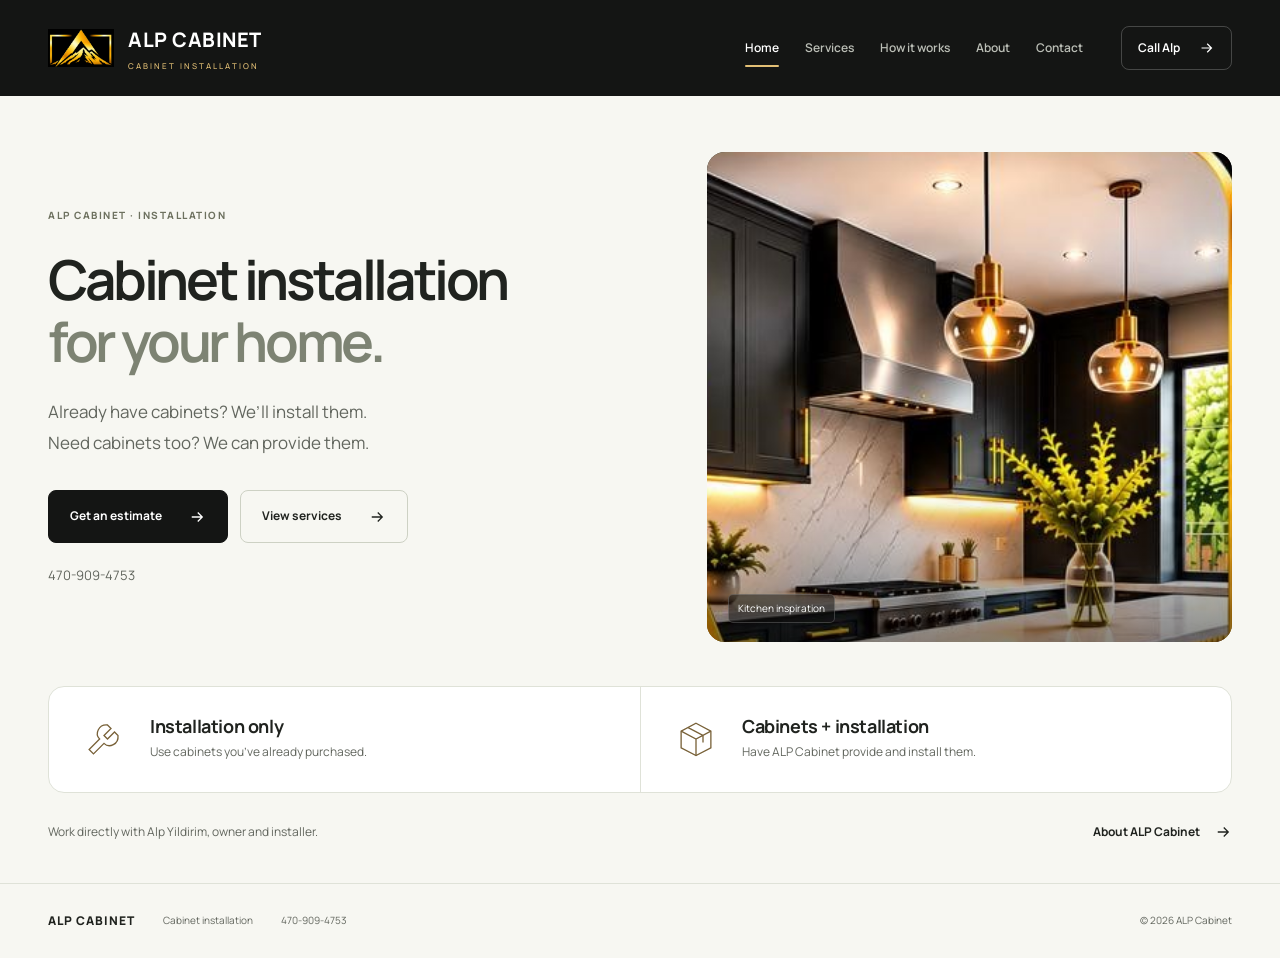
==== index.html @ 281e689d "Redesign ALP Cabinet with clean separate pages and installation-focused copy" ====
<!doctype html>
<html lang="en">
<head>
<meta charset="utf-8">
<meta name="viewport" content="width=device-width, initial-scale=1">
<title>Cabinet Installation | ALP Cabinet</title>
<meta name="description" content="Cabinet installation by ALP Cabinet. Use your own cabinets or have ALP Cabinet provide them. Contact Alp Yildirim to discuss your project.">
<meta name="theme-color" content="#141514">
<meta property="og:title" content="Cabinet Installation | ALP Cabinet">
<meta property="og:description" content="Cabinet installation by ALP Cabinet. Use your own cabinets or have ALP Cabinet provide them. Contact Alp Yildirim to discuss your project.">
<meta property="og:type" content="website">
<link rel="icon" href="/logo.png">
<link rel="stylesheet" href="/styles.css">
<script src="/script.js" defer></script>
</head>
<body>
<a class="skip-link" href="#main">Skip to content</a>
<header class="site-header"><div class="header-inner container">
<a class="brand" href="/" aria-label="ALP Cabinet home"><img src="/logo.png" width="1670" height="942" alt=""><span>ALP CABINET<small>CABINET INSTALLATION</small></span></a>
<button class="menu-toggle" id="menu" aria-controls="nav" aria-expanded="false">Menu <span aria-hidden="true">+</span></button>
<nav id="nav" aria-label="Main navigation"><a href="/" aria-current="page">Home</a><a href="/services">Services</a><a href="/process">How it works</a><a href="/about">About</a><a href="/contact">Contact</a></nav>
<a class="header-call" href="tel:+14709094753">Call Alp <svg viewBox="0 0 24 24" fill="none" stroke="currentColor" stroke-width="1.7" aria-hidden="true"><path d="M5 12h14m-6-6 6 6-6 6"/></svg></a>
</div></header>
<main id="main">
<section class="home-hero container">
 <div class="hero-copy"><p class="eyebrow">ALP CABINET · INSTALLATION</p><h1>Cabinet installation<br><span>for your home.</span></h1><p class="lead">Already have cabinets? We’ll install them.<br>Need cabinets too? We can provide them.</p><div class="actions"><a class="button " href="/contact">Get an estimate<svg viewBox="0 0 24 24" fill="none" stroke="currentColor" stroke-width="1.7" aria-hidden="true"><path d="M5 12h14m-6-6 6 6-6 6"/></svg></a><a class="button secondary" href="/services">View services<svg viewBox="0 0 24 24" fill="none" stroke="currentColor" stroke-width="1.7" aria-hidden="true"><path d="M5 12h14m-6-6 6 6-6 6"/></svg></a></div><a class="phone-inline" href="tel:+14709094753">470-909-4753</a></div>
 <figure class="kitchen-photo"><img src="/business-card.jpeg" alt="Kitchen inspiration with black cabinetry and gold hardware" fetchpriority="high"><figcaption>Kitchen inspiration</figcaption></figure>
</section>
<section class="options container" aria-label="Cabinet options"><div class="option"><svg viewBox="0 0 48 48" fill="none" stroke="currentColor" stroke-width="1.5" aria-hidden="true"><path d="m28 8 4 4-8 8 4 4 8-8 4 4c1 10-10 15-16 9L12 41l-5-5 12-12C13 18 18 7 28 8Z"/></svg><div><h2>Installation only</h2><p>Use cabinets you’ve already purchased.</p></div></div><div class="option"><svg viewBox="0 0 48 48" fill="none" stroke="currentColor" stroke-width="1.5" aria-hidden="true"><path d="m24 6 17 9v19l-17 9-17-9V15L24 6Z"/><path d="m7 15 17 9 17-9M24 24v19M15 11l17 9v8"/></svg><div><h2>Cabinets + installation</h2><p>Have ALP Cabinet provide and install them.</p></div></div></section>
<div class="home-bottom container"><p>Work directly with Alp Yildirim, owner and installer.</p><a class="text-link" href="/about">About ALP Cabinet <svg viewBox="0 0 24 24" fill="none" stroke="currentColor" stroke-width="1.7" aria-hidden="true"><path d="M5 12h14m-6-6 6 6-6 6"/></svg></a></div>
</main>
<footer class="site-footer"><div class="container footer-inner"><a href="/" class="footer-brand">ALP CABINET</a><p>Cabinet installation</p><a href="tel:+14709094753">470-909-4753</a><span>&copy; <span id="year">2026</span> ALP Cabinet</span></div></footer>
<a class="mobile-call" href="tel:+14709094753">Call Alp <span>470-909-4753</span><svg viewBox="0 0 24 24" fill="none" stroke="currentColor" stroke-width="1.7" aria-hidden="true"><path d="M5 12h14m-6-6 6 6-6 6"/></svg></a>
</body>
</html>
---- styles.css ----
@import url('https://fonts.googleapis.com/css2?family=Manrope:wght@400;500;600;650;700;750;800&display=swap');

:root {
  --paper: #f7f7f2;
  --white: #fff;
  --ink: #20231f;
  --muted: #62665e;
  --line: #dfe2d8;
  --gold: #e2bf75;
  --dark: #141514;
  --radius: 16px;
}
* { box-sizing: border-box; }
body { margin: 0; background: var(--paper); color: var(--ink); font-family: Manrope, Arial, sans-serif; font-size: 15px; line-height: 1.7; -webkit-font-smoothing: antialiased; }
a { color: inherit; text-decoration: none; }
button { font: inherit; }
svg { width: 22px; height: 22px; flex-shrink: 0; }
img { display: block; max-width: 100%; }
h1, h2, p { margin: 0; }
h1, h2 { line-height: 1.13; }
a, button { -webkit-tap-highlight-color: transparent; }
a:focus-visible, button:focus-visible { outline: 3px solid #9b731d; outline-offset: 5px; }
::selection { background: var(--gold); color: var(--dark); }
.container { width: min(1200px, calc(100% - 96px)); margin-inline: auto; }
.skip-link { position: fixed; top: -100px; left: 20px; background: var(--gold); color: var(--dark); padding: 12px 20px; z-index: 30; }
.skip-link:focus { top: 12px; }
.site-header { background: var(--dark); color: #fff; }
.header-inner { min-height: 96px; display: flex; align-items: center; gap: 38px; }
.brand { display: flex; gap: 14px; align-items: center; margin-right: auto; white-space: nowrap; }
.brand img { width: 66px; height: 42px; object-fit: contain; }
.brand > span { font-size: 20px; font-weight: 750; letter-spacing: .5px; }
.brand small { display: block; font-size: 8px; font-weight: 500; color: var(--gold); letter-spacing: 2px; margin-top: 2px; }
#nav { display: flex; align-items: center; gap: 26px; }
#nav a { color: #bbbeb6; font-size: 12px; font-weight: 600; padding: 9px 0; position: relative; transition: color .18s; }
#nav a:hover, #nav a[aria-current] { color: #fff; }
#nav a[aria-current]::after { content: ''; position: absolute; bottom: 0; height: 2px; left: 0; right: 0; background: var(--gold); border-radius: 2px; }
.header-call { border: 1px solid #ffffff36; border-radius: 8px; padding: 10px 16px; display: flex; align-items: center; gap: 18px; font-size: 12px; font-weight: 650; white-space: nowrap; transition: border-color .18s; }
.header-call:hover { border-color: var(--gold); }
.header-call svg { width: 17px; }
.menu-toggle { display: none; }
main { min-height: calc(100svh - 190px); }
.home-hero { display: grid; grid-template-columns: 1.12fr 1fr; align-items: center; gap: 70px; padding-top: 56px; padding-bottom: 44px; }
.eyebrow { font-size: 10px; font-weight: 750; letter-spacing: 1.5px; color: #6d715f; margin-bottom: 24px; }
h1 { font-size: clamp(40px, 4.3vw, 64px); font-weight: 650; letter-spacing: -3.4px; max-width: 1000px; }
h1 > span { color: #7d8373; }
.lead { color: var(--muted); font-size: 17px; line-height: 1.8; margin-top: 25px; max-width: 640px; }
.actions { display: flex; gap: 12px; flex-wrap: wrap; margin-top: 32px; }
.button { display: inline-flex; justify-content: space-between; align-items: center; gap: 26px; border-radius: 8px; border: 1px solid var(--dark); background: var(--dark); color: #fff; font-size: 12px; font-weight: 700; padding: 15px 21px; min-height: 52px; transition: background .18s, transform .18s, box-shadow .18s; }
.button:hover { background: #34392f; transform: translateY(-2px); box-shadow: 0 6px 18px #14151410; }
.button svg { width: 18px; height: 18px; }
.button.secondary { background: transparent; border-color: #cdd1c4; color: var(--ink); }
.button.secondary:hover { background: #edf0e7; }
.phone-inline { display: inline-block; font-size: 13px; color: var(--muted); margin-top: 21px; }
.phone-inline:hover { color: var(--ink); text-decoration: underline; }
.kitchen-photo { position: relative; margin: 0; height: 490px; border-radius: 18px; overflow: hidden; background: #30342b; }
.kitchen-photo img { position: absolute; max-width: none; height: 190%; width: auto; top: -12%; right: -5%; }
.kitchen-photo::after { content: ''; position: absolute; inset: 70% 0 0; background: linear-gradient(transparent,#0007); pointer-events: none; }
.kitchen-photo figcaption { position: absolute; bottom: 19px; left: 21px; font-size: 10px; color: #fff; z-index: 1; background: #1118; border: 1px solid #ffffff30; border-radius: 5px; padding: 5px 9px; }
.options { display: grid; grid-template-columns: 1fr 1fr; border: 1px solid var(--line); background: var(--white); border-radius: var(--radius); overflow: hidden; }
.option { padding: 29px 34px; display: flex; align-items: center; gap: 25px; }
.option + .option { border-left: 1px solid var(--line); }
.option > svg { width: 42px; height: 42px; color: #786138; }
.option h2 { font-size: 18px; font-weight: 700; letter-spacing: -.4px; margin-bottom: 6px; }
.option p { font-size: 12px; color: var(--muted); }
.home-bottom { display: flex; justify-content: space-between; gap: 22px; padding-block: 28px 40px; align-items: center; }
.home-bottom p { font-size: 12px; color: var(--muted); }
.text-link { display: inline-flex; align-items: center; gap: 14px; font-size: 12px; font-weight: 700; white-space: nowrap; }
.text-link:hover { text-decoration: underline; }
.text-link svg { width: 18px; }
.page-heading { padding-block: 68px 44px; }
.page-heading h1 { font-size: clamp(38px, 4vw, 58px); letter-spacing: -2.6px; }
.page-heading .eyebrow { margin-bottom: 18px; }
.page-heading .lead { font-size: 16px; margin-top: 19px; }
.page-heading .button { margin-top: 25px; }
.service-grid { display: grid; grid-template-columns: repeat(3,1fr); gap: 18px; }
.service-grid article { background: var(--white); padding: 30px; border: 1px solid var(--line); border-radius: var(--radius); }
.service-grid svg { width: 44px; height: 44px; color: #7b6840; margin-bottom: 36px; }
.service-grid h2 { font-size: 20px; font-weight: 700; letter-spacing: -.6px; margin-bottom: 15px; }
.service-grid p { font-size: 13px; color: var(--muted); line-height: 1.85; }
.supply-panel { display: grid; grid-template-columns: 1fr 1fr; gap: 70px; padding: 40px; background: #ecefe5; border-radius: var(--radius); margin-top: 25px; }
.supply-panel .eyebrow { margin-bottom: 16px; }
.supply-panel > div:last-child { padding-top: 34px; }
.supply-panel h2 { font-size: 21px; font-weight: 650; letter-spacing: -.5px; margin-bottom: 13px; }
.supply-panel p:not(.eyebrow) { font-size: 13px; color: var(--muted); line-height: 1.85; max-width: 420px; }
.compact-cta { padding-block: 42px 55px; display: flex; justify-content: space-between; align-items: center; gap: 30px; }
.compact-cta h2 { font-size: 24px; font-weight: 650; letter-spacing: -.8px; }
.compact-cta p { font-size: 13px; color: var(--muted); margin-top: 9px; }
.process-list { max-width: 940px; }
.process-list article { display: grid; grid-template-columns: 80px 1fr; gap: 30px; padding: 30px 0; border-top: 1px solid var(--line); }
.process-list article:last-child { border-bottom: 1px solid var(--line); }
.process-list article > span { font-size: 17px; font-weight: 650; background: #e9ecdf; width: 50px; height: 50px; display: grid; place-items: center; border-radius: 50%; color: #5f674f; }
.process-list h2 { font-size: 24px; letter-spacing: -.7px; font-weight: 650; margin: 3px 0 12px; }
.process-list p { color: var(--muted); font-size: 14px; max-width: 620px; }
.about-layout { display: grid; grid-template-columns: 1fr 1fr; gap: 70px; align-items: center; padding-bottom: 72px; }
.brand-panel { background: #000; border-radius: var(--radius); min-height: 365px; padding: 45px; display: flex; flex-direction: column; align-items: center; justify-content: center; }
.brand-panel img { width: 100%; max-width: 340px; height: auto; }
.brand-panel > span { color: #e7c978; font-size: 16px; font-weight: 650; letter-spacing: 4px; margin-top: 25px; }
.role { font-size: 10px; color: #6d715f; letter-spacing: 1.4px; font-weight: 700; margin-bottom: 12px; }
.about-copy h2 { font-size: 35px; letter-spacing: -1.3px; margin-bottom: 22px; }
.about-copy p:not(.role) { font-size: 14px; color: var(--muted); margin-bottom: 15px; line-height: 1.85; }
.about-copy .button { margin-top: 13px; }
.contact-layout { display: grid; grid-template-columns: 1.15fr 1fr; gap: 80px; padding-bottom: 80px; align-items: start; }
.contact-row { display: flex; align-items: center; justify-content: space-between; padding: 23px 0; border-bottom: 1px solid var(--line); gap: 20px; }
.contact-row:first-child { padding-top: 0; }
.contact-row span { display: block; font-size: 9px; letter-spacing: 1.3px; font-weight: 700; color: var(--muted); margin-bottom: 9px; }
.contact-row strong { font-size: clamp(19px, 2vw, 29px); font-weight: 600; letter-spacing: -.8px; overflow-wrap: anywhere; }
.contact-row > svg { width: 34px; height: 34px; border: 1px solid var(--line); padding: 7px; border-radius: 50%; transition: background .18s, border-color .18s; }
.contact-row:hover > svg { background: var(--gold); border-color: var(--gold); }
.checklist { padding: 33px; border-radius: var(--radius); border: 1px solid var(--line); background: var(--white); }
.checklist h2 { font-size: 20px; letter-spacing: -.6px; font-weight: 700; }
.checklist ul { padding: 0; margin: 23px 0; list-style: none; }
.checklist li { display: flex; align-items: baseline; gap: 13px; margin-top: 12px; color: #4d5447; font-size: 13px; }
.checklist li::before { content: ''; display: inline-block; width: 5px; height: 5px; border-radius: 50%; background: #9a7c3a; flex-shrink: 0; }
.checklist p { font-size: 12px; color: var(--muted); line-height: 1.8; padding-top: 18px; border-top: 1px solid var(--line); }
.site-footer { border-top: 1px solid var(--line); padding-block: 27px; margin-top: auto; }
.footer-inner { display: flex; gap: 28px; align-items: center; font-size: 10px; color: var(--muted); flex-wrap: wrap; }
.footer-brand { font-size: 12px; font-weight: 800; letter-spacing: 1px; color: var(--ink); }
.footer-inner > span { margin-left: auto; }
.mobile-call { display: none; }
@media (max-width: 1100px) {
  .container { width: calc(100% - 64px); }
  .header-inner { gap: 24px; }
  #nav { gap: 18px; }
  .header-call { display: none; }
  .home-hero { gap: 35px; }
  h1 { font-size: 48px; letter-spacing: -2.6px; }
  .kitchen-photo { height: 455px; }
  .option { padding: 24px; gap: 18px; }
  .contact-layout, .about-layout { gap: 45px; }
}
@media (max-width: 980px) {
  .header-inner { min-height: 84px; }
  .menu-toggle { display: inline-flex; align-items: center; gap: 18px; border: 1px solid #ffffff40; color: #fff; background: transparent; padding: 10px 15px; border-radius: 7px; font-size: 12px; }
  .menu-toggle span { font-size: 17px; color: var(--gold); line-height: 1; }
  #nav { display: none; position: absolute; top: 84px; left: 0; right: 0; z-index: 10; background: var(--dark); padding: 15px 32px 25px; box-shadow: 0 12px 20px #0002; }
  #nav.open { display: flex; flex-direction: column; align-items: stretch; gap: 0; }
  #nav a { padding: 13px 0; }
  #nav a[aria-current]::after { width: 24px; }
  .home-hero { padding-top: 40px; gap: 26px; }
  h1 { font-size: 43px; letter-spacing: -2.4px; }
  .lead { font-size: 15px; }
  .hero-copy .actions { gap: 10px; }
  .hero-copy .button { font-size: 11px; padding: 13px 15px; gap: 15px; }
  .kitchen-photo { height: 425px; }
  .service-grid article { padding: 24px; }
  .service-grid h2 { font-size: 18px; }
}
@media (max-width: 700px) {
  .container { width: calc(100% - 40px); }
  .header-inner { min-height: 78px; }
  .brand { gap: 10px; }
  .brand img { width: 51px; height: 33px; }
  .brand > span { font-size: 16px; }
  .brand small { font-size: 6px; letter-spacing: 1.6px; }
  #nav { top: 78px; padding-inline: 20px; }
  .home-hero { grid-template-columns: 1fr; padding-block: 38px 24px; gap: 30px; }
  .eyebrow { font-size: 9px; margin-bottom: 21px; }
  h1 { font-size: clamp(37px, 9.5vw, 56px); letter-spacing: -2px; }
  .lead { font-size: 15px; margin-top: 21px; }
  .actions { margin-top: 25px; }
  .hero-copy .button { font-size: 12px; padding: 14px 17px; }
  .phone-inline { margin-top: 17px; font-size: 12px; }
  .kitchen-photo { height: 320px; border-radius: 12px; }
  .kitchen-photo img { height: 230%; top: -15%; right: -7%; }
  .kitchen-photo figcaption { bottom: 14px; left: 14px; }
  .options { grid-template-columns: 1fr; border-radius: 12px; }
  .option { padding: 23px; }
  .option + .option { border-left: 0; border-top: 1px solid var(--line); }
  .option h2 { font-size: 17px; }
  .option p { font-size: 12px; }
  .option > svg { width: 35px; height: 35px; }
  .home-bottom { align-items: start; flex-direction: column; gap: 14px; padding-block: 22px 35px; }
  .home-bottom p { max-width: 280px; }
  .page-heading { padding-block: 42px 32px; }
  .page-heading h1 { font-size: 39px; letter-spacing: -1.9px; }
  .page-heading .lead { font-size: 14px; margin-top: 18px; }
  .service-grid { grid-template-columns: 1fr; gap: 12px; }
  .service-grid article { padding: 25px; border-radius: 12px; }
  .service-grid svg { width: 36px; height: 36px; margin-bottom: 22px; }
  .service-grid h2 { font-size: 20px; }
  .supply-panel { grid-template-columns: 1fr; padding: 26px; gap: 27px; margin-top: 20px; border-radius: 12px; }
  .supply-panel > div:last-child { padding-top: 25px; border-top: 1px solid #d4dac9; }
  .supply-panel h2 { font-size: 21px; }
  .compact-cta { flex-direction: column; align-items: start; gap: 22px; padding-block: 32px 40px; }
  .compact-cta h2 { font-size: 23px; }
  .process-list article { grid-template-columns: 42px 1fr; gap: 18px; padding-block: 24px; }
  .process-list article > span { width: 38px; height: 38px; font-size: 13px; }
  .process-list h2 { font-size: 20px; margin-bottom: 12px; }
  .process-list p { font-size: 13px; }
  .about-layout { grid-template-columns: 1fr; gap: 30px; padding-bottom: 42px; }
  .brand-panel { min-height: 260px; padding: 35px; border-radius: 12px; }
  .brand-panel img { max-width: 250px; }
  .brand-panel > span { font-size: 13px; letter-spacing: 3px; }
  .about-copy h2 { font-size: 30px; }
  .about-copy p:not(.role) { font-size: 13px; }
  .contact-layout { grid-template-columns: 1fr; gap: 30px; padding-bottom: 40px; }
  .contact-row { padding-block: 20px; }
  .contact-row strong { font-size: 24px; letter-spacing: -.7px; }
  .checklist { padding: 25px; border-radius: 12px; }
  .checklist h2 { font-size: 19px; }
  .site-footer { padding-block: 25px 92px; }
  .footer-inner { gap: 12px 22px; font-size: 10px; }
  .footer-inner > span { margin-left: 0; width: 100%; }
  .footer-inner p { display: none; }
  .mobile-call { display: flex; position: fixed; bottom: 0; left: 0; right: 0; z-index: 15; padding: 17px 20px calc(17px + env(safe-area-inset-bottom)); background: var(--dark); color: #fff; align-items: center; gap: 14px; box-shadow: 0 -3px 20px #0001; font-size: 12px; font-weight: 700; }
  .mobile-call > span { margin-left: auto; color: var(--gold); font-weight: 500; }
  .mobile-call svg { width: 18px; color: var(--gold); }
}
@media (prefers-reduced-motion: reduce) {
  *, *::before, *::after { transition: none !important; animation: none !important; }
}
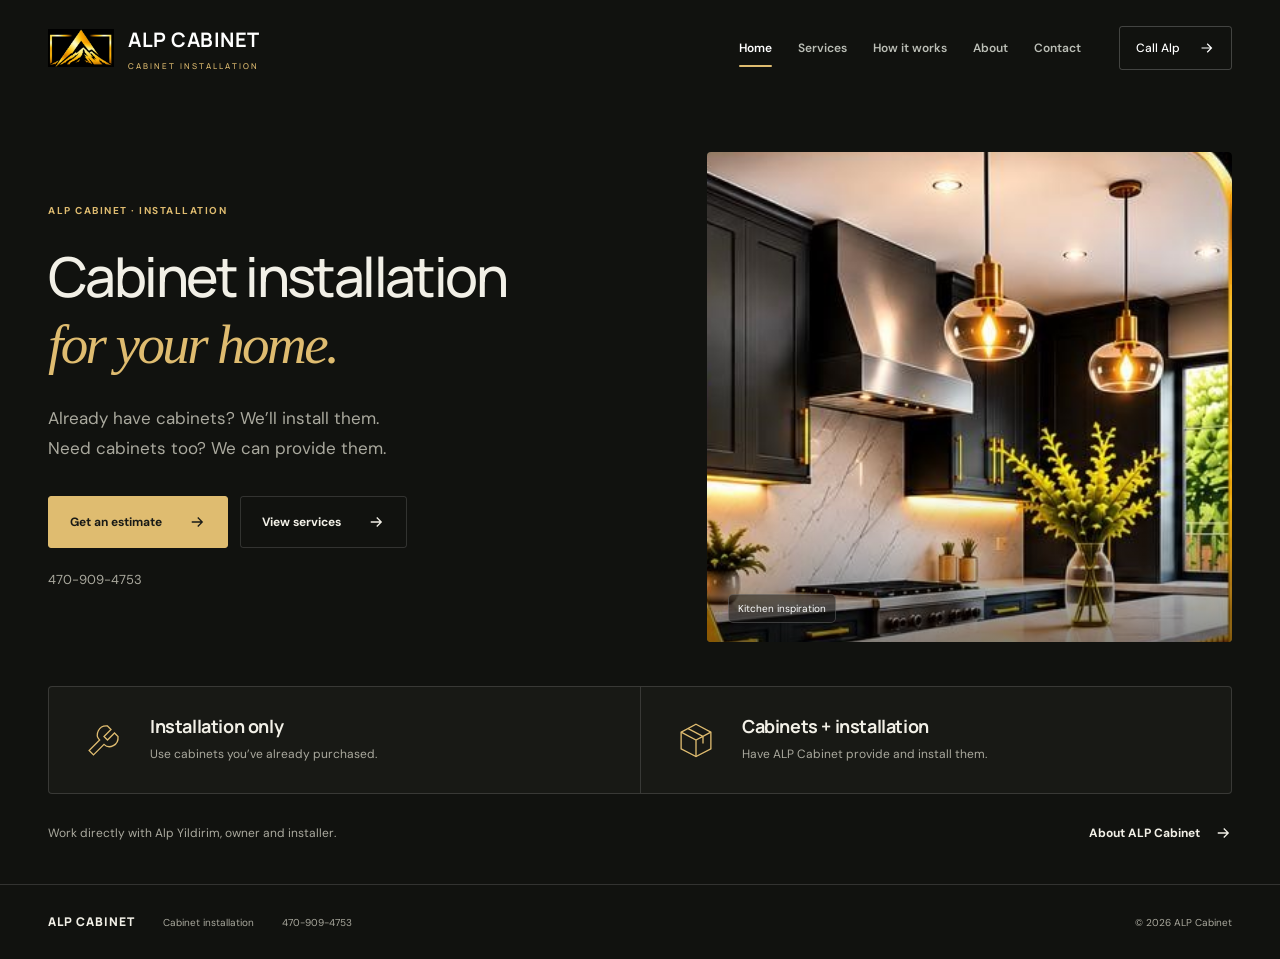
==== commit b0c89948: "Fix malformed CSS import restoring black and gold colors on every page" ====
--- a/index.html
+++ b/index.html
@@ -5,12 +5,12 @@
 <meta name="viewport" content="width=device-width, initial-scale=1">
 <title>Cabinet Installation | ALP Cabinet</title>
 <meta name="description" content="Cabinet installation by ALP Cabinet. Use your own cabinets or have ALP Cabinet provide them. Contact Alp Yildirim to discuss your project.">
-<meta name="theme-color" content="#141514">
+<meta name="theme-color" content="#11120f">
 <meta property="og:title" content="Cabinet Installation | ALP Cabinet">
 <meta property="og:description" content="Cabinet installation by ALP Cabinet. Use your own cabinets or have ALP Cabinet provide them. Contact Alp Yildirim to discuss your project.">
 <meta property="og:type" content="website">
 <link rel="icon" href="/logo.png">
-<link rel="stylesheet" href="/styles.css">
+<link rel="stylesheet" href="/styles.css?v=black-gold-2">
 <script src="/script.js" defer></script>
 </head>
 <body>
--- a/styles.css
+++ b/styles.css
@@ -1,65 +1,66 @@
-@import url('https://fonts.googleapis.com/css2?family=Manrope:wght@400;500;600;650;700;750;800&display=swap');
+@import url('https://fonts.googleapis.com/css2?family=DM+Sans:wght@400;500;600;700&family=Manrope:wght@400;500;600;700;800&display=swap');
 
 :root {
-  --paper: #f7f7f2;
-  --white: #fff;
-  --ink: #20231f;
-  --muted: #62665e;
-  --line: #dfe2d8;
-  --gold: #e2bf75;
-  --dark: #141514;
-  --radius: 16px;
+  --paper: #11120f;
+  --panel: #181915;
+  --ink: #f2f0e7;
+  --muted: #aaa99e;
+  --line: #ffffff24;
+  --gold: #dfbc70;
+  --dark: #11120f;
+  --radius: 4px;
 }
 * { box-sizing: border-box; }
-body { margin: 0; background: var(--paper); color: var(--ink); font-family: Manrope, Arial, sans-serif; font-size: 15px; line-height: 1.7; -webkit-font-smoothing: antialiased; }
+html { background: #11120f; color-scheme: dark; }
+body { margin: 0; background: var(--paper, #11120f); color: var(--ink, #f2f0e7); font-family: 'DM Sans', Arial, sans-serif; font-size: 14px; line-height: 1.7; -webkit-font-smoothing: antialiased; }
 a { color: inherit; text-decoration: none; }
 button { font: inherit; }
 svg { width: 22px; height: 22px; flex-shrink: 0; }
 img { display: block; max-width: 100%; }
 h1, h2, p { margin: 0; }
-h1, h2 { line-height: 1.13; }
+h1, h2 { font-family: Manrope, Arial, sans-serif; font-weight: 500; line-height: 1.2; }
 a, button { -webkit-tap-highlight-color: transparent; }
-a:focus-visible, button:focus-visible { outline: 3px solid #9b731d; outline-offset: 5px; }
+a:focus-visible, button:focus-visible { outline: 2px solid var(--gold); outline-offset: 5px; }
 ::selection { background: var(--gold); color: var(--dark); }
 .container { width: min(1200px, calc(100% - 96px)); margin-inline: auto; }
 .skip-link { position: fixed; top: -100px; left: 20px; background: var(--gold); color: var(--dark); padding: 12px 20px; z-index: 30; }
 .skip-link:focus { top: 12px; }
 .site-header { background: var(--dark); color: #fff; }
 .header-inner { min-height: 96px; display: flex; align-items: center; gap: 38px; }
-.brand { display: flex; gap: 14px; align-items: center; margin-right: auto; white-space: nowrap; }
+.brand { font-family: Manrope, Arial, sans-serif; display: flex; gap: 14px; align-items: center; margin-right: auto; white-space: nowrap; }
 .brand img { width: 66px; height: 42px; object-fit: contain; }
-.brand > span { font-size: 20px; font-weight: 750; letter-spacing: .5px; }
+.brand > span { font-size: 20px; font-weight: 700; letter-spacing: .5px; }
 .brand small { display: block; font-size: 8px; font-weight: 500; color: var(--gold); letter-spacing: 2px; margin-top: 2px; }
 #nav { display: flex; align-items: center; gap: 26px; }
 #nav a { color: #bbbeb6; font-size: 12px; font-weight: 600; padding: 9px 0; position: relative; transition: color .18s; }
 #nav a:hover, #nav a[aria-current] { color: #fff; }
 #nav a[aria-current]::after { content: ''; position: absolute; bottom: 0; height: 2px; left: 0; right: 0; background: var(--gold); border-radius: 2px; }
-.header-call { border: 1px solid #ffffff36; border-radius: 8px; padding: 10px 16px; display: flex; align-items: center; gap: 18px; font-size: 12px; font-weight: 650; white-space: nowrap; transition: border-color .18s; }
+.header-call { border: 1px solid #ffffff36; border-radius: 3px; padding: 10px 16px; display: flex; align-items: center; gap: 18px; font-size: 12px; font-weight: 500; white-space: nowrap; transition: border-color .18s; }
 .header-call:hover { border-color: var(--gold); }
 .header-call svg { width: 17px; }
 .menu-toggle { display: none; }
 main { min-height: calc(100svh - 190px); }
 .home-hero { display: grid; grid-template-columns: 1.12fr 1fr; align-items: center; gap: 70px; padding-top: 56px; padding-bottom: 44px; }
-.eyebrow { font-size: 10px; font-weight: 750; letter-spacing: 1.5px; color: #6d715f; margin-bottom: 24px; }
-h1 { font-size: clamp(40px, 4.3vw, 64px); font-weight: 650; letter-spacing: -3.4px; max-width: 1000px; }
-h1 > span { color: #7d8373; }
+.eyebrow { font-size: 10px; font-weight: 700; letter-spacing: 1.5px; color: var(--gold); margin-bottom: 24px; }
+h1 { font-size: clamp(40px, 4.3vw, 64px); font-weight: 500; letter-spacing: -2.6px; max-width: 1000px; }
+h1 > span { color: var(--gold); font-family: Georgia, serif; font-style: italic; font-weight: 400; }
 .lead { color: var(--muted); font-size: 17px; line-height: 1.8; margin-top: 25px; max-width: 640px; }
 .actions { display: flex; gap: 12px; flex-wrap: wrap; margin-top: 32px; }
-.button { display: inline-flex; justify-content: space-between; align-items: center; gap: 26px; border-radius: 8px; border: 1px solid var(--dark); background: var(--dark); color: #fff; font-size: 12px; font-weight: 700; padding: 15px 21px; min-height: 52px; transition: background .18s, transform .18s, box-shadow .18s; }
-.button:hover { background: #34392f; transform: translateY(-2px); box-shadow: 0 6px 18px #14151410; }
+.button { display: inline-flex; justify-content: space-between; align-items: center; gap: 26px; border-radius: 3px; border: 1px solid var(--gold); background: var(--gold); color: #191a16; font-size: 12px; font-weight: 700; padding: 15px 21px; min-height: 52px; transition: background .18s, transform .18s, box-shadow .18s; }
+.button:hover { background: #f0d28f; transform: translateY(-2px); box-shadow: 0 6px 18px #0002; }
 .button svg { width: 18px; height: 18px; }
-.button.secondary { background: transparent; border-color: #cdd1c4; color: var(--ink); }
-.button.secondary:hover { background: #edf0e7; }
+.button.secondary { background: transparent; border-color: var(--line); color: var(--ink); }
+.button.secondary:hover { background: #ffffff08; }
 .phone-inline { display: inline-block; font-size: 13px; color: var(--muted); margin-top: 21px; }
 .phone-inline:hover { color: var(--ink); text-decoration: underline; }
-.kitchen-photo { position: relative; margin: 0; height: 490px; border-radius: 18px; overflow: hidden; background: #30342b; }
+.kitchen-photo { position: relative; margin: 0; height: 490px; border-radius: 4px; overflow: hidden; background: #24251f; }
 .kitchen-photo img { position: absolute; max-width: none; height: 190%; width: auto; top: -12%; right: -5%; }
 .kitchen-photo::after { content: ''; position: absolute; inset: 70% 0 0; background: linear-gradient(transparent,#0007); pointer-events: none; }
 .kitchen-photo figcaption { position: absolute; bottom: 19px; left: 21px; font-size: 10px; color: #fff; z-index: 1; background: #1118; border: 1px solid #ffffff30; border-radius: 5px; padding: 5px 9px; }
-.options { display: grid; grid-template-columns: 1fr 1fr; border: 1px solid var(--line); background: var(--white); border-radius: var(--radius); overflow: hidden; }
+.options { display: grid; grid-template-columns: 1fr 1fr; border: 1px solid var(--line); background: var(--panel); border-radius: var(--radius); overflow: hidden; }
 .option { padding: 29px 34px; display: flex; align-items: center; gap: 25px; }
 .option + .option { border-left: 1px solid var(--line); }
-.option > svg { width: 42px; height: 42px; color: #786138; }
+.option > svg { width: 42px; height: 42px; color: var(--gold); }
 .option h2 { font-size: 18px; font-weight: 700; letter-spacing: -.4px; margin-bottom: 6px; }
 .option p { font-size: 12px; color: var(--muted); }
 .home-bottom { display: flex; justify-content: space-between; gap: 22px; padding-block: 28px 40px; align-items: center; }
@@ -73,29 +74,29 @@
 .page-heading .lead { font-size: 16px; margin-top: 19px; }
 .page-heading .button { margin-top: 25px; }
 .service-grid { display: grid; grid-template-columns: repeat(3,1fr); gap: 18px; }
-.service-grid article { background: var(--white); padding: 30px; border: 1px solid var(--line); border-radius: var(--radius); }
-.service-grid svg { width: 44px; height: 44px; color: #7b6840; margin-bottom: 36px; }
+.service-grid article { background: var(--panel); padding: 30px; border: 1px solid var(--line); border-radius: var(--radius); }
+.service-grid svg { width: 44px; height: 44px; color: var(--gold); margin-bottom: 36px; }
 .service-grid h2 { font-size: 20px; font-weight: 700; letter-spacing: -.6px; margin-bottom: 15px; }
 .service-grid p { font-size: 13px; color: var(--muted); line-height: 1.85; }
-.supply-panel { display: grid; grid-template-columns: 1fr 1fr; gap: 70px; padding: 40px; background: #ecefe5; border-radius: var(--radius); margin-top: 25px; }
+.supply-panel { display: grid; grid-template-columns: 1fr 1fr; gap: 70px; padding: 40px; background: #1b1c17; border-radius: var(--radius); margin-top: 25px; }
 .supply-panel .eyebrow { margin-bottom: 16px; }
 .supply-panel > div:last-child { padding-top: 34px; }
-.supply-panel h2 { font-size: 21px; font-weight: 650; letter-spacing: -.5px; margin-bottom: 13px; }
+.supply-panel h2 { font-size: 21px; font-weight: 500; letter-spacing: -.5px; margin-bottom: 13px; }
 .supply-panel p:not(.eyebrow) { font-size: 13px; color: var(--muted); line-height: 1.85; max-width: 420px; }
 .compact-cta { padding-block: 42px 55px; display: flex; justify-content: space-between; align-items: center; gap: 30px; }
-.compact-cta h2 { font-size: 24px; font-weight: 650; letter-spacing: -.8px; }
+.compact-cta h2 { font-size: 24px; font-weight: 500; letter-spacing: -.8px; }
 .compact-cta p { font-size: 13px; color: var(--muted); margin-top: 9px; }
 .process-list { max-width: 940px; }
 .process-list article { display: grid; grid-template-columns: 80px 1fr; gap: 30px; padding: 30px 0; border-top: 1px solid var(--line); }
 .process-list article:last-child { border-bottom: 1px solid var(--line); }
-.process-list article > span { font-size: 17px; font-weight: 650; background: #e9ecdf; width: 50px; height: 50px; display: grid; place-items: center; border-radius: 50%; color: #5f674f; }
-.process-list h2 { font-size: 24px; letter-spacing: -.7px; font-weight: 650; margin: 3px 0 12px; }
+.process-list article > span { font-size: 17px; font-weight: 500; background: #dfbc7014; width: 50px; height: 50px; display: grid; place-items: center; border-radius: 50%; color: var(--gold); }
+.process-list h2 { font-size: 24px; letter-spacing: -.7px; font-weight: 500; margin: 3px 0 12px; }
 .process-list p { color: var(--muted); font-size: 14px; max-width: 620px; }
 .about-layout { display: grid; grid-template-columns: 1fr 1fr; gap: 70px; align-items: center; padding-bottom: 72px; }
 .brand-panel { background: #000; border-radius: var(--radius); min-height: 365px; padding: 45px; display: flex; flex-direction: column; align-items: center; justify-content: center; }
 .brand-panel img { width: 100%; max-width: 340px; height: auto; }
-.brand-panel > span { color: #e7c978; font-size: 16px; font-weight: 650; letter-spacing: 4px; margin-top: 25px; }
-.role { font-size: 10px; color: #6d715f; letter-spacing: 1.4px; font-weight: 700; margin-bottom: 12px; }
+.brand-panel > span { color: #e7c978; font-size: 16px; font-weight: 500; letter-spacing: 4px; margin-top: 25px; }
+.role { font-size: 10px; color: var(--gold); letter-spacing: 1.4px; font-weight: 700; margin-bottom: 12px; }
 .about-copy h2 { font-size: 35px; letter-spacing: -1.3px; margin-bottom: 22px; }
 .about-copy p:not(.role) { font-size: 14px; color: var(--muted); margin-bottom: 15px; line-height: 1.85; }
 .about-copy .button { margin-top: 13px; }
@@ -105,16 +106,16 @@
 .contact-row span { display: block; font-size: 9px; letter-spacing: 1.3px; font-weight: 700; color: var(--muted); margin-bottom: 9px; }
 .contact-row strong { font-size: clamp(19px, 2vw, 29px); font-weight: 600; letter-spacing: -.8px; overflow-wrap: anywhere; }
 .contact-row > svg { width: 34px; height: 34px; border: 1px solid var(--line); padding: 7px; border-radius: 50%; transition: background .18s, border-color .18s; }
-.contact-row:hover > svg { background: var(--gold); border-color: var(--gold); }
-.checklist { padding: 33px; border-radius: var(--radius); border: 1px solid var(--line); background: var(--white); }
+.contact-row:hover > svg { background: var(--gold); border-color: var(--gold); color: #191a16; }
+.checklist { padding: 33px; border-radius: var(--radius); border: 1px solid var(--line); background: var(--panel); }
 .checklist h2 { font-size: 20px; letter-spacing: -.6px; font-weight: 700; }
 .checklist ul { padding: 0; margin: 23px 0; list-style: none; }
-.checklist li { display: flex; align-items: baseline; gap: 13px; margin-top: 12px; color: #4d5447; font-size: 13px; }
-.checklist li::before { content: ''; display: inline-block; width: 5px; height: 5px; border-radius: 50%; background: #9a7c3a; flex-shrink: 0; }
+.checklist li { display: flex; align-items: baseline; gap: 13px; margin-top: 12px; color: var(--muted); font-size: 13px; }
+.checklist li::before { content: ''; display: inline-block; width: 5px; height: 5px; border-radius: 50%; background: var(--gold); flex-shrink: 0; }
 .checklist p { font-size: 12px; color: var(--muted); line-height: 1.8; padding-top: 18px; border-top: 1px solid var(--line); }
 .site-footer { border-top: 1px solid var(--line); padding-block: 27px; margin-top: auto; }
 .footer-inner { display: flex; gap: 28px; align-items: center; font-size: 10px; color: var(--muted); flex-wrap: wrap; }
-.footer-brand { font-size: 12px; font-weight: 800; letter-spacing: 1px; color: var(--ink); }
+.footer-brand { font-family: Manrope, Arial, sans-serif; font-size: 12px; font-weight: 800; letter-spacing: 1px; color: var(--ink); }
 .footer-inner > span { margin-left: auto; }
 .mobile-call { display: none; }
 @media (max-width: 1100px) {
@@ -130,7 +131,7 @@
 }
 @media (max-width: 980px) {
   .header-inner { min-height: 84px; }
-  .menu-toggle { display: inline-flex; align-items: center; gap: 18px; border: 1px solid #ffffff40; color: #fff; background: transparent; padding: 10px 15px; border-radius: 7px; font-size: 12px; }
+  .menu-toggle { display: inline-flex; align-items: center; gap: 18px; border: 1px solid #ffffff40; color: #fff; background: transparent; padding: 10px 15px; border-radius: 3px; font-size: 12px; }
   .menu-toggle span { font-size: 17px; color: var(--gold); line-height: 1; }
   #nav { display: none; position: absolute; top: 84px; left: 0; right: 0; z-index: 10; background: var(--dark); padding: 15px 32px 25px; box-shadow: 0 12px 20px #0002; }
   #nav.open { display: flex; flex-direction: column; align-items: stretch; gap: 0; }
@@ -160,10 +161,10 @@
   .actions { margin-top: 25px; }
   .hero-copy .button { font-size: 12px; padding: 14px 17px; }
   .phone-inline { margin-top: 17px; font-size: 12px; }
-  .kitchen-photo { height: 320px; border-radius: 12px; }
+  .kitchen-photo { height: 320px; border-radius: 4px; }
   .kitchen-photo img { height: 230%; top: -15%; right: -7%; }
   .kitchen-photo figcaption { bottom: 14px; left: 14px; }
-  .options { grid-template-columns: 1fr; border-radius: 12px; }
+  .options { grid-template-columns: 1fr; border-radius: 4px; }
   .option { padding: 23px; }
   .option + .option { border-left: 0; border-top: 1px solid var(--line); }
   .option h2 { font-size: 17px; }
@@ -175,11 +176,11 @@
   .page-heading h1 { font-size: 39px; letter-spacing: -1.9px; }
   .page-heading .lead { font-size: 14px; margin-top: 18px; }
   .service-grid { grid-template-columns: 1fr; gap: 12px; }
-  .service-grid article { padding: 25px; border-radius: 12px; }
+  .service-grid article { padding: 25px; border-radius: 4px; }
   .service-grid svg { width: 36px; height: 36px; margin-bottom: 22px; }
   .service-grid h2 { font-size: 20px; }
-  .supply-panel { grid-template-columns: 1fr; padding: 26px; gap: 27px; margin-top: 20px; border-radius: 12px; }
-  .supply-panel > div:last-child { padding-top: 25px; border-top: 1px solid #d4dac9; }
+  .supply-panel { grid-template-columns: 1fr; padding: 26px; gap: 27px; margin-top: 20px; border-radius: 4px; }
+  .supply-panel > div:last-child { padding-top: 25px; border-top: 1px solid var(--line); }
   .supply-panel h2 { font-size: 21px; }
   .compact-cta { flex-direction: column; align-items: start; gap: 22px; padding-block: 32px 40px; }
   .compact-cta h2 { font-size: 23px; }
@@ -188,7 +189,7 @@
   .process-list h2 { font-size: 20px; margin-bottom: 12px; }
   .process-list p { font-size: 13px; }
   .about-layout { grid-template-columns: 1fr; gap: 30px; padding-bottom: 42px; }
-  .brand-panel { min-height: 260px; padding: 35px; border-radius: 12px; }
+  .brand-panel { min-height: 260px; padding: 35px; border-radius: 4px; }
   .brand-panel img { max-width: 250px; }
   .brand-panel > span { font-size: 13px; letter-spacing: 3px; }
   .about-copy h2 { font-size: 30px; }
@@ -196,7 +197,7 @@
   .contact-layout { grid-template-columns: 1fr; gap: 30px; padding-bottom: 40px; }
   .contact-row { padding-block: 20px; }
   .contact-row strong { font-size: 24px; letter-spacing: -.7px; }
-  .checklist { padding: 25px; border-radius: 12px; }
+  .checklist { padding: 25px; border-radius: 4px; }
   .checklist h2 { font-size: 19px; }
   .site-footer { padding-block: 25px 92px; }
   .footer-inner { gap: 12px 22px; font-size: 10px; }
@@ -209,3 +210,83 @@
 @media (prefers-reduced-motion: reduce) {
   *, *::before, *::after { transition: none !important; animation: none !important; }
 }
+
+/* Original About section, retained on its own page. */
+.original-about {
+  display: grid;
+  grid-template-columns: 1fr 1fr;
+  gap: 9%;
+  align-items: center;
+  padding: 100px 8%;
+}
+.original-about .logo-panel {
+  min-height: 365px;
+  background: #000;
+  border: 1px solid #dfbc7025;
+  padding: 45px 30px;
+  display: flex;
+  flex-direction: column;
+  align-items: center;
+  justify-content: center;
+}
+.original-about .logo-panel img { width: 100%; height: auto; max-width: 400px; }
+.original-about .logo-panel p {
+  font-size: 8px;
+  color: var(--gold);
+  letter-spacing: 3px;
+  margin: 25px 0 0;
+}
+.original-about .eyebrow {
+  font-size: 9px;
+  letter-spacing: 2px;
+  font-weight: 600;
+  color: var(--gold);
+  line-height: 1.8;
+  margin: 0 0 30px;
+}
+.original-about h1 {
+  font-family: Manrope, Arial, sans-serif;
+  font-size: clamp(34px, 3.5vw, 52px);
+  font-weight: 500;
+  line-height: 1.22;
+  letter-spacing: -2px;
+  margin: 0 0 28px;
+}
+.original-about h1 span {
+  font-family: inherit;
+  font-style: normal;
+  font-weight: inherit;
+  color: var(--muted);
+}
+.original-about .original-copy > p:not(.eyebrow) {
+  font-size: 13px;
+  line-height: 1.9;
+  color: var(--muted);
+  margin: 0 0 1em;
+}
+.original-about .signature {
+  font: italic 25px Georgia, serif;
+  color: var(--gold);
+  margin-top: 28px;
+}
+.original-about .signature small {
+  display: block;
+  font: 8px 'DM Sans', Arial, sans-serif;
+  color: var(--muted);
+  letter-spacing: 2px;
+  margin-top: 10px;
+}
+@media (min-width: 1600px) {
+  .original-about { max-width: 1800px; margin-inline: auto; }
+}
+@media (max-width: 1000px) {
+  .original-about { padding: 80px 6%; gap: 7%; }
+  .original-about .logo-panel { padding: 25px 15px; min-height: 300px; }
+}
+@media (max-width: 700px) {
+  .original-about { display: block; padding: 60px 6%; }
+  .original-about .logo-panel { min-height: 245px; padding: 25px 35px; margin-bottom: 40px; }
+  .original-about .logo-panel img { max-width: 300px; }
+  .original-about .eyebrow { font-size: 8px; margin-bottom: 22px; }
+  .original-about h1 { font-size: 36px; letter-spacing: -1.5px; }
+}
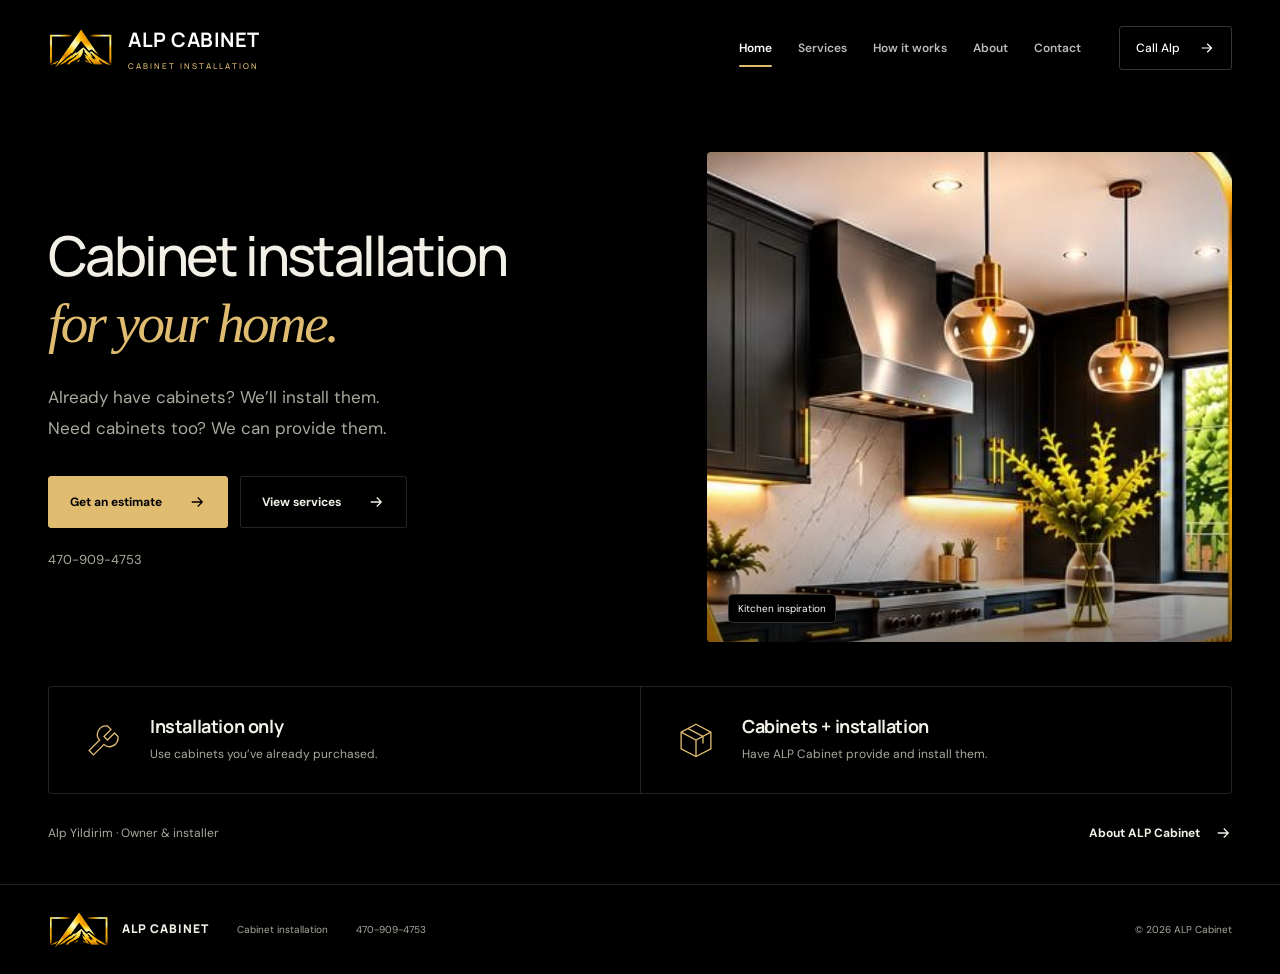
==== commit 9f3049c1: "Simplify copy, add business card and footer logos, and use pure black backgrounds" ====
--- a/index.html
+++ b/index.html
@@ -5,12 +5,12 @@
 <meta name="viewport" content="width=device-width, initial-scale=1">
 <title>Cabinet Installation | ALP Cabinet</title>
 <meta name="description" content="Cabinet installation by ALP Cabinet. Use your own cabinets or have ALP Cabinet provide them. Contact Alp Yildirim to discuss your project.">
-<meta name="theme-color" content="#11120f">
+<meta name="theme-color" content="#000000">
 <meta property="og:title" content="Cabinet Installation | ALP Cabinet">
 <meta property="og:description" content="Cabinet installation by ALP Cabinet. Use your own cabinets or have ALP Cabinet provide them. Contact Alp Yildirim to discuss your project.">
 <meta property="og:type" content="website">
 <link rel="icon" href="/logo.png">
-<link rel="stylesheet" href="/styles.css?v=black-gold-2">
+<link rel="stylesheet" href="/styles.css?v=pure-black-3">
 <script src="/script.js" defer></script>
 </head>
 <body>
@@ -23,13 +23,13 @@
 </div></header>
 <main id="main">
 <section class="home-hero container">
- <div class="hero-copy"><p class="eyebrow">ALP CABINET · INSTALLATION</p><h1>Cabinet installation<br><span>for your home.</span></h1><p class="lead">Already have cabinets? We’ll install them.<br>Need cabinets too? We can provide them.</p><div class="actions"><a class="button " href="/contact">Get an estimate<svg viewBox="0 0 24 24" fill="none" stroke="currentColor" stroke-width="1.7" aria-hidden="true"><path d="M5 12h14m-6-6 6 6-6 6"/></svg></a><a class="button secondary" href="/services">View services<svg viewBox="0 0 24 24" fill="none" stroke="currentColor" stroke-width="1.7" aria-hidden="true"><path d="M5 12h14m-6-6 6 6-6 6"/></svg></a></div><a class="phone-inline" href="tel:+14709094753">470-909-4753</a></div>
+ <div class="hero-copy"><h1>Cabinet installation<br><span>for your home.</span></h1><p class="lead">Already have cabinets? We’ll install them.<br>Need cabinets too? We can provide them.</p><div class="actions"><a class="button " href="/contact">Get an estimate<svg viewBox="0 0 24 24" fill="none" stroke="currentColor" stroke-width="1.7" aria-hidden="true"><path d="M5 12h14m-6-6 6 6-6 6"/></svg></a><a class="button secondary" href="/services">View services<svg viewBox="0 0 24 24" fill="none" stroke="currentColor" stroke-width="1.7" aria-hidden="true"><path d="M5 12h14m-6-6 6 6-6 6"/></svg></a></div><a class="phone-inline" href="tel:+14709094753">470-909-4753</a></div>
  <figure class="kitchen-photo"><img src="/business-card.jpeg" alt="Kitchen inspiration with black cabinetry and gold hardware" fetchpriority="high"><figcaption>Kitchen inspiration</figcaption></figure>
 </section>
 <section class="options container" aria-label="Cabinet options"><div class="option"><svg viewBox="0 0 48 48" fill="none" stroke="currentColor" stroke-width="1.5" aria-hidden="true"><path d="m28 8 4 4-8 8 4 4 8-8 4 4c1 10-10 15-16 9L12 41l-5-5 12-12C13 18 18 7 28 8Z"/></svg><div><h2>Installation only</h2><p>Use cabinets you’ve already purchased.</p></div></div><div class="option"><svg viewBox="0 0 48 48" fill="none" stroke="currentColor" stroke-width="1.5" aria-hidden="true"><path d="m24 6 17 9v19l-17 9-17-9V15L24 6Z"/><path d="m7 15 17 9 17-9M24 24v19M15 11l17 9v8"/></svg><div><h2>Cabinets + installation</h2><p>Have ALP Cabinet provide and install them.</p></div></div></section>
-<div class="home-bottom container"><p>Work directly with Alp Yildirim, owner and installer.</p><a class="text-link" href="/about">About ALP Cabinet <svg viewBox="0 0 24 24" fill="none" stroke="currentColor" stroke-width="1.7" aria-hidden="true"><path d="M5 12h14m-6-6 6 6-6 6"/></svg></a></div>
+<div class="home-bottom container"><p>Alp Yildirim · Owner & installer</p><a class="text-link" href="/about">About ALP Cabinet <svg viewBox="0 0 24 24" fill="none" stroke="currentColor" stroke-width="1.7" aria-hidden="true"><path d="M5 12h14m-6-6 6 6-6 6"/></svg></a></div>
 </main>
-<footer class="site-footer"><div class="container footer-inner"><a href="/" class="footer-brand">ALP CABINET</a><p>Cabinet installation</p><a href="tel:+14709094753">470-909-4753</a><span>&copy; <span id="year">2026</span> ALP Cabinet</span></div></footer>
+<footer class="site-footer"><div class="container footer-inner"><a href="/" class="footer-brand"><img src="/logo.png" width="1670" height="942" alt=""><span>ALP CABINET</span></a><p>Cabinet installation</p><a href="tel:+14709094753">470-909-4753</a><span>&copy; <span id="year">2026</span> ALP Cabinet</span></div></footer>
 <a class="mobile-call" href="tel:+14709094753">Call Alp <span>470-909-4753</span><svg viewBox="0 0 24 24" fill="none" stroke="currentColor" stroke-width="1.7" aria-hidden="true"><path d="M5 12h14m-6-6 6 6-6 6"/></svg></a>
 </body>
 </html>
--- a/styles.css
+++ b/styles.css
@@ -1,18 +1,18 @@
 @import url('https://fonts.googleapis.com/css2?family=DM+Sans:wght@400;500;600;700&family=Manrope:wght@400;500;600;700;800&display=swap');
 
 :root {
-  --paper: #11120f;
-  --panel: #181915;
+  --paper: #000000;
+  --panel: #000000;
   --ink: #f2f0e7;
   --muted: #aaa99e;
   --line: #ffffff24;
   --gold: #dfbc70;
-  --dark: #11120f;
+  --dark: #000000;
   --radius: 4px;
 }
 * { box-sizing: border-box; }
-html { background: #11120f; color-scheme: dark; }
-body { margin: 0; background: var(--paper, #11120f); color: var(--ink, #f2f0e7); font-family: 'DM Sans', Arial, sans-serif; font-size: 14px; line-height: 1.7; -webkit-font-smoothing: antialiased; }
+html { background: #000000; color-scheme: dark; }
+body { margin: 0; background: var(--paper, #000000); color: var(--ink, #f2f0e7); font-family: 'DM Sans', Arial, sans-serif; font-size: 14px; line-height: 1.7; -webkit-font-smoothing: antialiased; }
 a { color: inherit; text-decoration: none; }
 button { font: inherit; }
 svg { width: 22px; height: 22px; flex-shrink: 0; }
@@ -46,17 +46,17 @@
 h1 > span { color: var(--gold); font-family: Georgia, serif; font-style: italic; font-weight: 400; }
 .lead { color: var(--muted); font-size: 17px; line-height: 1.8; margin-top: 25px; max-width: 640px; }
 .actions { display: flex; gap: 12px; flex-wrap: wrap; margin-top: 32px; }
-.button { display: inline-flex; justify-content: space-between; align-items: center; gap: 26px; border-radius: 3px; border: 1px solid var(--gold); background: var(--gold); color: #191a16; font-size: 12px; font-weight: 700; padding: 15px 21px; min-height: 52px; transition: background .18s, transform .18s, box-shadow .18s; }
+.button { display: inline-flex; justify-content: space-between; align-items: center; gap: 26px; border-radius: 3px; border: 1px solid var(--gold); background: var(--gold); color: #000000; font-size: 12px; font-weight: 700; padding: 15px 21px; min-height: 52px; transition: background .18s, transform .18s, box-shadow .18s; }
 .button:hover { background: #f0d28f; transform: translateY(-2px); box-shadow: 0 6px 18px #0002; }
 .button svg { width: 18px; height: 18px; }
-.button.secondary { background: transparent; border-color: var(--line); color: var(--ink); }
-.button.secondary:hover { background: #ffffff08; }
+.button.secondary { background: #000000; border-color: var(--line); color: var(--ink); }
+.button.secondary:hover { background: #000000; border-color: var(--gold); }
 .phone-inline { display: inline-block; font-size: 13px; color: var(--muted); margin-top: 21px; }
 .phone-inline:hover { color: var(--ink); text-decoration: underline; }
-.kitchen-photo { position: relative; margin: 0; height: 490px; border-radius: 4px; overflow: hidden; background: #24251f; }
+.kitchen-photo { position: relative; margin: 0; height: 490px; border-radius: 4px; overflow: hidden; background: #000000; }
 .kitchen-photo img { position: absolute; max-width: none; height: 190%; width: auto; top: -12%; right: -5%; }
 .kitchen-photo::after { content: ''; position: absolute; inset: 70% 0 0; background: linear-gradient(transparent,#0007); pointer-events: none; }
-.kitchen-photo figcaption { position: absolute; bottom: 19px; left: 21px; font-size: 10px; color: #fff; z-index: 1; background: #1118; border: 1px solid #ffffff30; border-radius: 5px; padding: 5px 9px; }
+.kitchen-photo figcaption { position: absolute; bottom: 19px; left: 21px; font-size: 10px; color: #fff; z-index: 1; background: #000000; border: 1px solid #ffffff30; border-radius: 5px; padding: 5px 9px; }
 .options { display: grid; grid-template-columns: 1fr 1fr; border: 1px solid var(--line); background: var(--panel); border-radius: var(--radius); overflow: hidden; }
 .option { padding: 29px 34px; display: flex; align-items: center; gap: 25px; }
 .option + .option { border-left: 1px solid var(--line); }
@@ -78,7 +78,7 @@
 .service-grid svg { width: 44px; height: 44px; color: var(--gold); margin-bottom: 36px; }
 .service-grid h2 { font-size: 20px; font-weight: 700; letter-spacing: -.6px; margin-bottom: 15px; }
 .service-grid p { font-size: 13px; color: var(--muted); line-height: 1.85; }
-.supply-panel { display: grid; grid-template-columns: 1fr 1fr; gap: 70px; padding: 40px; background: #1b1c17; border-radius: var(--radius); margin-top: 25px; }
+.supply-panel { display: grid; grid-template-columns: 1fr 1fr; gap: 70px; padding: 40px; background: #000000; border-radius: var(--radius); margin-top: 25px; }
 .supply-panel .eyebrow { margin-bottom: 16px; }
 .supply-panel > div:last-child { padding-top: 34px; }
 .supply-panel h2 { font-size: 21px; font-weight: 500; letter-spacing: -.5px; margin-bottom: 13px; }
@@ -89,7 +89,7 @@
 .process-list { max-width: 940px; }
 .process-list article { display: grid; grid-template-columns: 80px 1fr; gap: 30px; padding: 30px 0; border-top: 1px solid var(--line); }
 .process-list article:last-child { border-bottom: 1px solid var(--line); }
-.process-list article > span { font-size: 17px; font-weight: 500; background: #dfbc7014; width: 50px; height: 50px; display: grid; place-items: center; border-radius: 50%; color: var(--gold); }
+.process-list article > span { font-size: 17px; font-weight: 500; background: #000000; width: 50px; height: 50px; display: grid; place-items: center; border-radius: 50%; color: var(--gold); }
 .process-list h2 { font-size: 24px; letter-spacing: -.7px; font-weight: 500; margin: 3px 0 12px; }
 .process-list p { color: var(--muted); font-size: 14px; max-width: 620px; }
 .about-layout { display: grid; grid-template-columns: 1fr 1fr; gap: 70px; align-items: center; padding-bottom: 72px; }
@@ -106,7 +106,7 @@
 .contact-row span { display: block; font-size: 9px; letter-spacing: 1.3px; font-weight: 700; color: var(--muted); margin-bottom: 9px; }
 .contact-row strong { font-size: clamp(19px, 2vw, 29px); font-weight: 600; letter-spacing: -.8px; overflow-wrap: anywhere; }
 .contact-row > svg { width: 34px; height: 34px; border: 1px solid var(--line); padding: 7px; border-radius: 50%; transition: background .18s, border-color .18s; }
-.contact-row:hover > svg { background: var(--gold); border-color: var(--gold); color: #191a16; }
+.contact-row:hover > svg { background: var(--gold); border-color: var(--gold); color: #000000; }
 .checklist { padding: 33px; border-radius: var(--radius); border: 1px solid var(--line); background: var(--panel); }
 .checklist h2 { font-size: 20px; letter-spacing: -.6px; font-weight: 700; }
 .checklist ul { padding: 0; margin: 23px 0; list-style: none; }
@@ -290,3 +290,21 @@
   .original-about .eyebrow { font-size: 8px; margin-bottom: 22px; }
   .original-about h1 { font-size: 36px; letter-spacing: -1.5px; }
 }
+
+/* Pure black surfaces and restrained branding. */
+.site-header, .site-footer, main { background-color: #000000; }
+.footer-brand { display: inline-flex; align-items: center; gap: 12px; }
+.footer-brand img { width: 62px; height: auto; }
+.process-list article > span { border: 1px solid #dfbc7040; }
+.about-card { margin: 0; background: #000000; }
+.about-card img { width: 100%; height: auto; clip-path: inset(0 0 3.5% 0); }
+.original-about h1.meet-alp {
+  font-family: Georgia, serif;
+  font-style: italic;
+  font-weight: 400;
+  color: var(--gold);
+}
+@media (max-width: 700px) {
+  .about-card { margin-bottom: 30px; }
+  .footer-brand img { width: 50px; }
+}
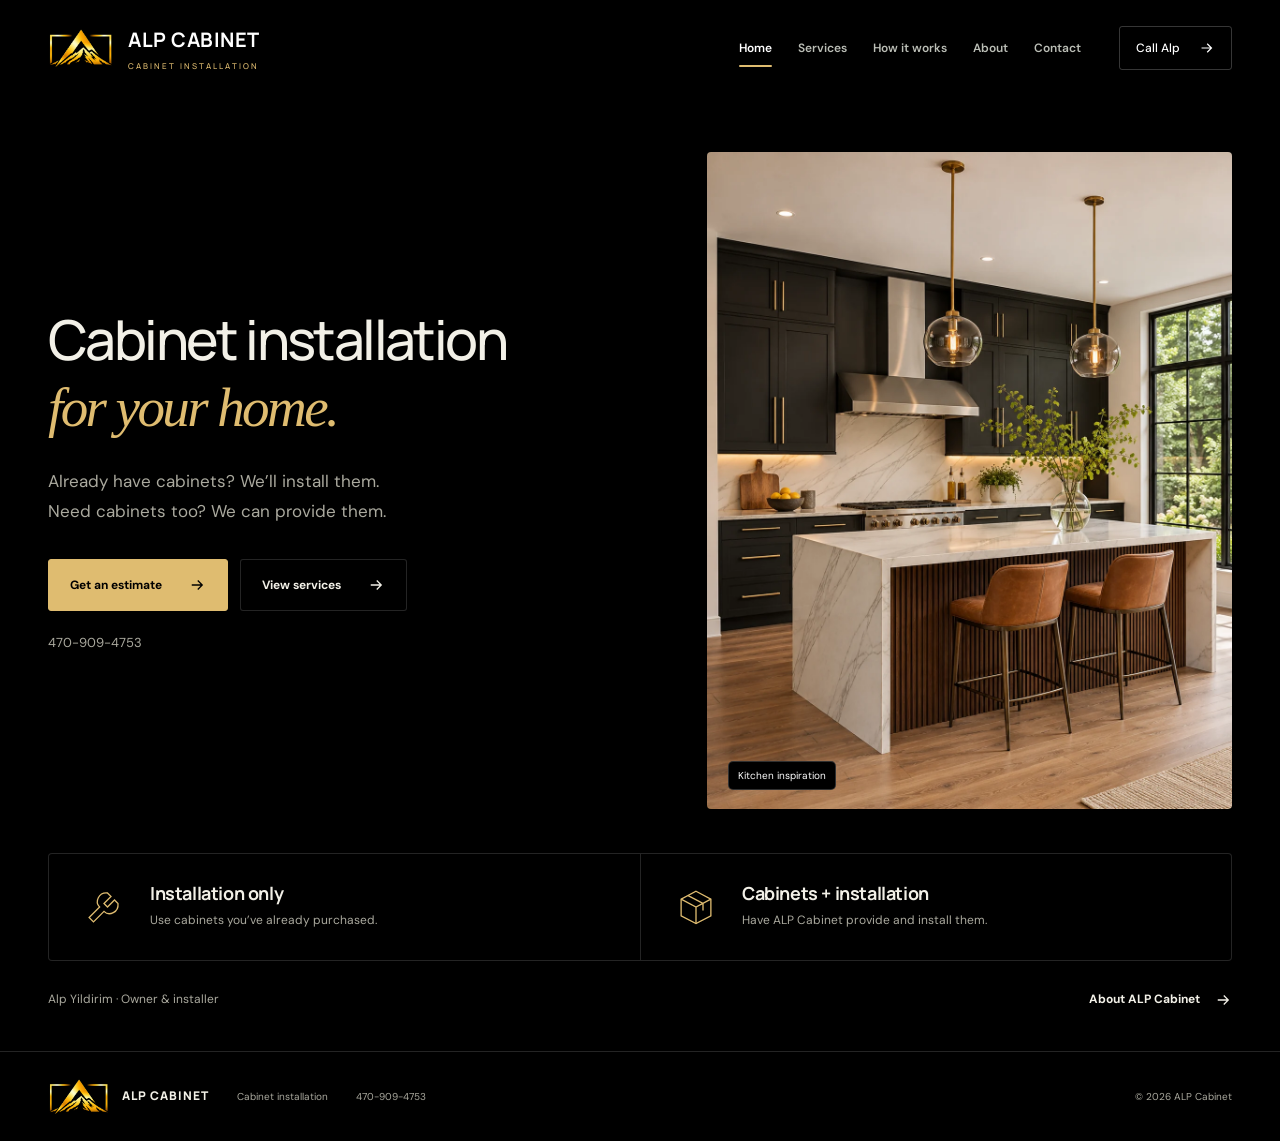
==== commit b78d0eb5: "Restore original About copy and show the full kitchen inspiration image" ====
--- a/index.html
+++ b/index.html
@@ -10,7 +10,7 @@
 <meta property="og:description" content="Cabinet installation by ALP Cabinet. Use your own cabinets or have ALP Cabinet provide them. Contact Alp Yildirim to discuss your project.">
 <meta property="og:type" content="website">
 <link rel="icon" href="/logo.png">
-<link rel="stylesheet" href="/styles.css?v=pure-black-3">
+<link rel="stylesheet" href="/styles.css?v=kitchen-inspiration">
 <script src="/script.js" defer></script>
 </head>
 <body>
@@ -24,7 +24,7 @@
 <main id="main">
 <section class="home-hero container">
  <div class="hero-copy"><h1>Cabinet installation<br><span>for your home.</span></h1><p class="lead">Already have cabinets? We’ll install them.<br>Need cabinets too? We can provide them.</p><div class="actions"><a class="button " href="/contact">Get an estimate<svg viewBox="0 0 24 24" fill="none" stroke="currentColor" stroke-width="1.7" aria-hidden="true"><path d="M5 12h14m-6-6 6 6-6 6"/></svg></a><a class="button secondary" href="/services">View services<svg viewBox="0 0 24 24" fill="none" stroke="currentColor" stroke-width="1.7" aria-hidden="true"><path d="M5 12h14m-6-6 6 6-6 6"/></svg></a></div><a class="phone-inline" href="tel:+14709094753">470-909-4753</a></div>
- <figure class="kitchen-photo"><img src="/business-card.jpeg" alt="Kitchen inspiration with black cabinetry and gold hardware" fetchpriority="high"><figcaption>Kitchen inspiration</figcaption></figure>
+ <figure class="kitchen-photo"><img src="/kitchen-inspiration.webp" width="1122" height="1402" alt="Black kitchen cabinets with brass hardware and a marble waterfall island" fetchpriority="high"><figcaption>Kitchen inspiration</figcaption></figure>
 </section>
 <section class="options container" aria-label="Cabinet options"><div class="option"><svg viewBox="0 0 48 48" fill="none" stroke="currentColor" stroke-width="1.5" aria-hidden="true"><path d="m28 8 4 4-8 8 4 4 8-8 4 4c1 10-10 15-16 9L12 41l-5-5 12-12C13 18 18 7 28 8Z"/></svg><div><h2>Installation only</h2><p>Use cabinets you’ve already purchased.</p></div></div><div class="option"><svg viewBox="0 0 48 48" fill="none" stroke="currentColor" stroke-width="1.5" aria-hidden="true"><path d="m24 6 17 9v19l-17 9-17-9V15L24 6Z"/><path d="m7 15 17 9 17-9M24 24v19M15 11l17 9v8"/></svg><div><h2>Cabinets + installation</h2><p>Have ALP Cabinet provide and install them.</p></div></div></section>
 <div class="home-bottom container"><p>Alp Yildirim · Owner & installer</p><a class="text-link" href="/about">About ALP Cabinet <svg viewBox="0 0 24 24" fill="none" stroke="currentColor" stroke-width="1.7" aria-hidden="true"><path d="M5 12h14m-6-6 6 6-6 6"/></svg></a></div>
--- a/styles.css
+++ b/styles.css
@@ -53,9 +53,8 @@
 .button.secondary:hover { background: #000000; border-color: var(--gold); }
 .phone-inline { display: inline-block; font-size: 13px; color: var(--muted); margin-top: 21px; }
 .phone-inline:hover { color: var(--ink); text-decoration: underline; }
-.kitchen-photo { position: relative; margin: 0; height: 490px; border-radius: 4px; overflow: hidden; background: #000000; }
-.kitchen-photo img { position: absolute; max-width: none; height: 190%; width: auto; top: -12%; right: -5%; }
-.kitchen-photo::after { content: ''; position: absolute; inset: 70% 0 0; background: linear-gradient(transparent,#0007); pointer-events: none; }
+.kitchen-photo { position: relative; margin: 0; border-radius: 4px; overflow: hidden; background: #000000; }
+.kitchen-photo img { display: block; width: 100%; height: auto; }
 .kitchen-photo figcaption { position: absolute; bottom: 19px; left: 21px; font-size: 10px; color: #fff; z-index: 1; background: #000000; border: 1px solid #ffffff30; border-radius: 5px; padding: 5px 9px; }
 .options { display: grid; grid-template-columns: 1fr 1fr; border: 1px solid var(--line); background: var(--panel); border-radius: var(--radius); overflow: hidden; }
 .option { padding: 29px 34px; display: flex; align-items: center; gap: 25px; }
@@ -125,7 +124,6 @@
   .header-call { display: none; }
   .home-hero { gap: 35px; }
   h1 { font-size: 48px; letter-spacing: -2.6px; }
-  .kitchen-photo { height: 455px; }
   .option { padding: 24px; gap: 18px; }
   .contact-layout, .about-layout { gap: 45px; }
 }
@@ -142,7 +140,6 @@
   .lead { font-size: 15px; }
   .hero-copy .actions { gap: 10px; }
   .hero-copy .button { font-size: 11px; padding: 13px 15px; gap: 15px; }
-  .kitchen-photo { height: 425px; }
   .service-grid article { padding: 24px; }
   .service-grid h2 { font-size: 18px; }
 }
@@ -161,8 +158,6 @@
   .actions { margin-top: 25px; }
   .hero-copy .button { font-size: 12px; padding: 14px 17px; }
   .phone-inline { margin-top: 17px; font-size: 12px; }
-  .kitchen-photo { height: 320px; border-radius: 4px; }
-  .kitchen-photo img { height: 230%; top: -15%; right: -7%; }
   .kitchen-photo figcaption { bottom: 14px; left: 14px; }
   .options { grid-template-columns: 1fr; border-radius: 4px; }
   .option { padding: 23px; }
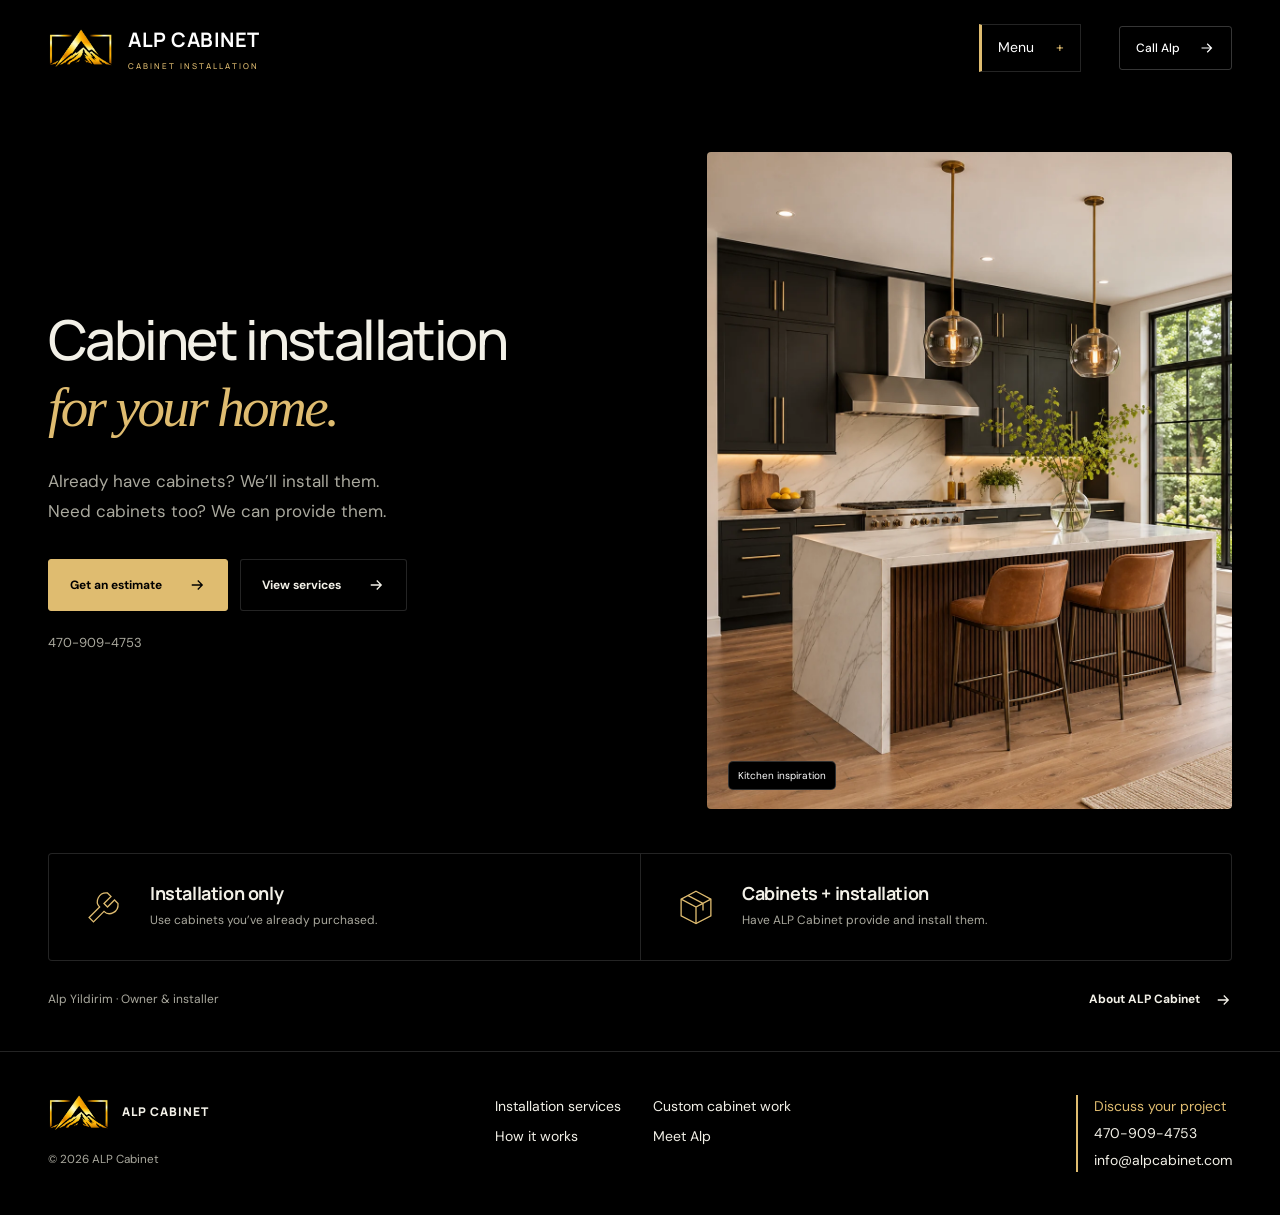
==== commit cf7b8829: "Add a vertical page menu and compact cabinet services footer" ====
--- a/index.html
+++ b/index.html
@@ -10,15 +10,15 @@
 <meta property="og:description" content="Cabinet installation by ALP Cabinet. Use your own cabinets or have ALP Cabinet provide them. Contact Alp Yildirim to discuss your project.">
 <meta property="og:type" content="website">
 <link rel="icon" href="/logo.png">
-<link rel="stylesheet" href="/styles.css?v=kitchen-inspiration">
-<script src="/script.js" defer></script>
+<link rel="stylesheet" href="/styles.css?v=page-picker">
+<script src="/script.js?v=page-picker" defer></script>
 </head>
 <body>
 <a class="skip-link" href="#main">Skip to content</a>
 <header class="site-header"><div class="header-inner container">
 <a class="brand" href="/" aria-label="ALP Cabinet home"><img src="/logo.png" width="1670" height="942" alt=""><span>ALP CABINET<small>CABINET INSTALLATION</small></span></a>
-<button class="menu-toggle" id="menu" aria-controls="nav" aria-expanded="false">Menu <span aria-hidden="true">+</span></button>
-<nav id="nav" aria-label="Main navigation"><a href="/" aria-current="page">Home</a><a href="/services">Services</a><a href="/process">How it works</a><a href="/about">About</a><a href="/contact">Contact</a></nav>
+<div class="page-picker"><button class="menu-toggle" id="menu" aria-controls="nav" aria-expanded="false">Menu <span aria-hidden="true">+</span></button>
+<nav id="nav" aria-label="Main navigation"><a href="/" aria-current="page">Home</a><a href="/services">Services</a><a href="/process">How it works</a><a href="/about">About</a><a href="/contact">Contact</a></nav></div>
 <a class="header-call" href="tel:+14709094753">Call Alp <svg viewBox="0 0 24 24" fill="none" stroke="currentColor" stroke-width="1.7" aria-hidden="true"><path d="M5 12h14m-6-6 6 6-6 6"/></svg></a>
 </div></header>
 <main id="main">
@@ -29,7 +29,11 @@
 <section class="options container" aria-label="Cabinet options"><div class="option"><svg viewBox="0 0 48 48" fill="none" stroke="currentColor" stroke-width="1.5" aria-hidden="true"><path d="m28 8 4 4-8 8 4 4 8-8 4 4c1 10-10 15-16 9L12 41l-5-5 12-12C13 18 18 7 28 8Z"/></svg><div><h2>Installation only</h2><p>Use cabinets you’ve already purchased.</p></div></div><div class="option"><svg viewBox="0 0 48 48" fill="none" stroke="currentColor" stroke-width="1.5" aria-hidden="true"><path d="m24 6 17 9v19l-17 9-17-9V15L24 6Z"/><path d="m7 15 17 9 17-9M24 24v19M15 11l17 9v8"/></svg><div><h2>Cabinets + installation</h2><p>Have ALP Cabinet provide and install them.</p></div></div></section>
 <div class="home-bottom container"><p>Alp Yildirim · Owner & installer</p><a class="text-link" href="/about">About ALP Cabinet <svg viewBox="0 0 24 24" fill="none" stroke="currentColor" stroke-width="1.7" aria-hidden="true"><path d="M5 12h14m-6-6 6 6-6 6"/></svg></a></div>
 </main>
-<footer class="site-footer"><div class="container footer-inner"><a href="/" class="footer-brand"><img src="/logo.png" width="1670" height="942" alt=""><span>ALP CABINET</span></a><p>Cabinet installation</p><a href="tel:+14709094753">470-909-4753</a><span>&copy; <span id="year">2026</span> ALP Cabinet</span></div></footer>
+<footer class="site-footer"><div class="container cabinet-footer">
+  <div><a class="footer-brand" href="/"><img src="/logo.png" alt=""><span>ALP CABINET</span></a><small>© <span id="year">2026</span> ALP Cabinet</small></div>
+  <nav aria-label="Footer"><a href="/services">Installation services</a><a href="/services#custom-cabinet-services">Custom cabinet work</a><a href="/process">How it works</a><a href="/about">Meet Alp</a></nav>
+  <div class="footer-contact"><a href="/contact">Discuss your project</a><a href="tel:+14709094753">470-909-4753</a><a href="mailto:info@alpcabinet.com">info@alpcabinet.com</a></div>
+</div></footer>
 <a class="mobile-call" href="tel:+14709094753">Call Alp <span>470-909-4753</span><svg viewBox="0 0 24 24" fill="none" stroke="currentColor" stroke-width="1.7" aria-hidden="true"><path d="M5 12h14m-6-6 6 6-6 6"/></svg></a>
 </body>
 </html>
--- a/styles.css
+++ b/styles.css
@@ -303,3 +303,19 @@
   .about-card { margin-bottom: 30px; }
   .footer-brand img { width: 50px; }
 }
+
+.page-picker { position:relative; margin-left:auto; }
+.page-picker .menu-toggle { display:flex; align-items:center; gap:1.4rem; padding:.7rem 1rem; background:#000; color:white; border:1px solid var(--line); border-left:3px solid var(--gold); cursor:pointer; }
+.page-picker .menu-toggle span { color:var(--gold); }
+.page-picker #nav { display:none; position:absolute; z-index:20; inset:100% 0 auto auto; width:13rem; padding:.5rem; background:#000; border:1px solid var(--line); box-shadow:0 16px 32px #0009; }
+.page-picker #nav.open { display:grid; gap:0; }
+.page-picker #nav a { padding:.7rem 1rem; font-size:.9rem; }
+.page-picker #nav a[aria-current]::after { inset:.8rem auto .8rem 0; width:2px; height:auto; }
+.page-picker #nav a:hover { background:#181611; }
+.cabinet-footer { display:flex; flex-wrap:wrap; justify-content:space-between; align-items:start; gap:2rem; padding-block:1rem; }
+.cabinet-footer small { display:block; color:var(--muted); margin-top:.8rem; }
+.cabinet-footer nav { display:grid; grid-template-columns:repeat(2,auto); gap:.4rem 2rem; }
+.cabinet-footer a:hover { color:var(--gold); }
+.footer-contact { display:grid; gap:.2rem; border-left:2px solid var(--gold); padding-left:1rem; }
+.footer-contact a:first-child { color:var(--gold); }
+@media(max-width:600px){ .cabinet-footer { display:grid; gap:1.4rem; } }
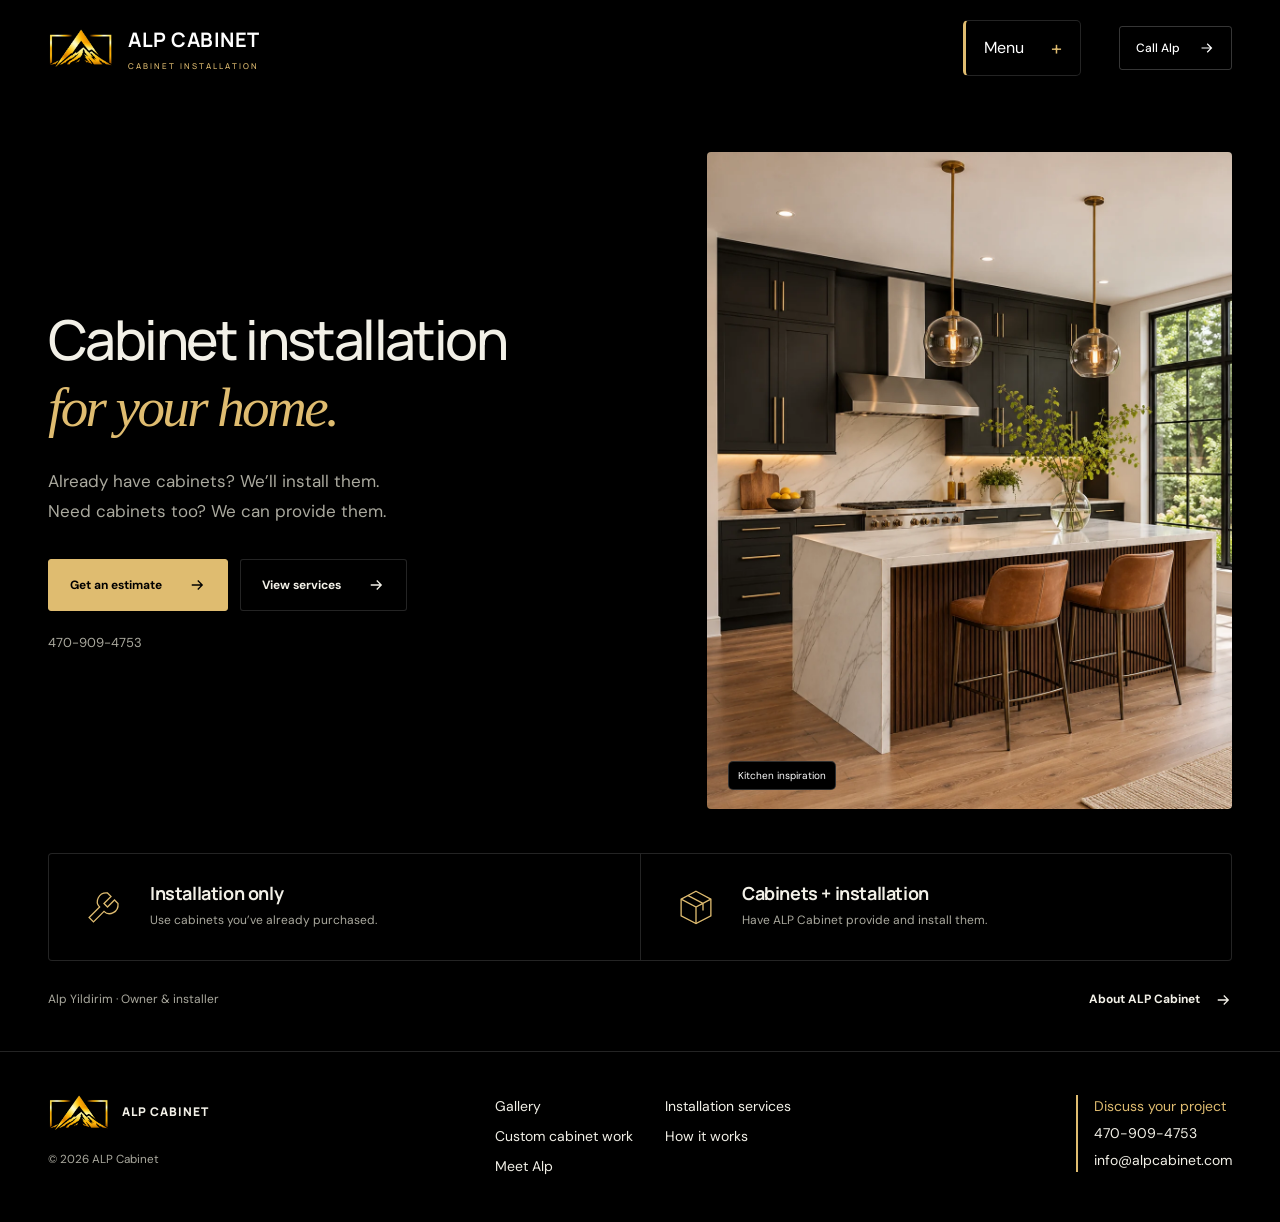
==== commit efc247d6: "Add service inspiration gallery, larger navigation, and subtle motion" ====
--- a/index.html
+++ b/index.html
@@ -10,7 +10,7 @@
 <meta property="og:description" content="Cabinet installation by ALP Cabinet. Use your own cabinets or have ALP Cabinet provide them. Contact Alp Yildirim to discuss your project.">
 <meta property="og:type" content="website">
 <link rel="icon" href="/logo.png">
-<link rel="stylesheet" href="/styles.css?v=page-picker">
+<link rel="stylesheet" href="/styles.css?v=gallery-motion">
 <script src="/script.js?v=page-picker" defer></script>
 </head>
 <body>
@@ -18,7 +18,7 @@
 <header class="site-header"><div class="header-inner container">
 <a class="brand" href="/" aria-label="ALP Cabinet home"><img src="/logo.png" width="1670" height="942" alt=""><span>ALP CABINET<small>CABINET INSTALLATION</small></span></a>
 <div class="page-picker"><button class="menu-toggle" id="menu" aria-controls="nav" aria-expanded="false">Menu <span aria-hidden="true">+</span></button>
-<nav id="nav" aria-label="Main navigation"><a href="/" aria-current="page">Home</a><a href="/services">Services</a><a href="/process">How it works</a><a href="/about">About</a><a href="/contact">Contact</a></nav></div>
+<nav id="nav" aria-label="Main navigation"><a href="/" aria-current="page">Home</a><a href="/services">Services</a><a href="/gallery">Gallery</a><a href="/process">How it works</a><a href="/about">About</a><a href="/contact">Contact</a></nav></div>
 <a class="header-call" href="tel:+14709094753">Call Alp <svg viewBox="0 0 24 24" fill="none" stroke="currentColor" stroke-width="1.7" aria-hidden="true"><path d="M5 12h14m-6-6 6 6-6 6"/></svg></a>
 </div></header>
 <main id="main">
@@ -31,7 +31,7 @@
 </main>
 <footer class="site-footer"><div class="container cabinet-footer">
   <div><a class="footer-brand" href="/"><img src="/logo.png" alt=""><span>ALP CABINET</span></a><small>© <span id="year">2026</span> ALP Cabinet</small></div>
-  <nav aria-label="Footer"><a href="/services">Installation services</a><a href="/services#custom-cabinet-services">Custom cabinet work</a><a href="/process">How it works</a><a href="/about">Meet Alp</a></nav>
+  <nav aria-label="Footer"><a href="/gallery">Gallery</a><a href="/services">Installation services</a><a href="/services#custom-cabinet-services">Custom cabinet work</a><a href="/process">How it works</a><a href="/about">Meet Alp</a></nav>
   <div class="footer-contact"><a href="/contact">Discuss your project</a><a href="tel:+14709094753">470-909-4753</a><a href="mailto:info@alpcabinet.com">info@alpcabinet.com</a></div>
 </div></footer>
 <a class="mobile-call" href="tel:+14709094753">Call Alp <span>470-909-4753</span><svg viewBox="0 0 24 24" fill="none" stroke="currentColor" stroke-width="1.7" aria-hidden="true"><path d="M5 12h14m-6-6 6 6-6 6"/></svg></a>
--- a/styles.css
+++ b/styles.css
@@ -319,3 +319,31 @@
 .footer-contact { display:grid; gap:.2rem; border-left:2px solid var(--gold); padding-left:1rem; }
 .footer-contact a:first-child { color:var(--gold); }
 @media(max-width:600px){ .cabinet-footer { display:grid; gap:1.4rem; } }
+
+.page-picker .menu-toggle { min-height:46px; gap:1.65rem; padding:.65rem 1.15rem; font-size:1rem; border-radius:5px; }
+.page-picker .menu-toggle span { color:var(--gold); font-size:1.25rem; }
+.page-picker .menu-toggle:hover,.page-picker .menu-toggle[aria-expanded="true"] { border-color:var(--gold); }
+.page-picker #nav { width:min(16rem,85vw); padding:.6rem; border-radius:6px; border-top:2px solid var(--gold); }
+.page-picker #nav a { padding:.8rem 1rem; font-size:1rem; border-radius:3px; }
+.gallery { padding-bottom:4rem; }
+.gallery-jumps { display:flex; flex-wrap:wrap; gap:.65rem; margin-top:1.6rem; }
+.gallery-jumps a { padding:.45rem .9rem; border:1px solid var(--line); border-radius:4px; }
+.gallery-section { display:grid; grid-template-columns:1fr 2fr; gap:1.5rem; padding:2rem 0; border-top:1px solid var(--line); scroll-margin-top:1rem; }
+.gallery-section h2 { font-size:clamp(1.5rem,3vw,2.5rem); }
+.gallery-section figure { grid-column:2; margin:0; }
+.gallery-section figure a { display:block; overflow:hidden; border-radius:4px; }
+.gallery-section img { width:100%; aspect-ratio:3/2; object-fit:cover; }
+.gallery-section figcaption { margin-top:.55rem; color:var(--muted); }
+@media(max-width:680px){ .gallery-section { grid-template-columns:1fr; gap:1rem; } .gallery-section figure { grid-column:1; } }
+@media(prefers-reduced-motion:no-preference){
+ html { scroll-behavior:smooth; }
+ @keyframes menu-enter { from { opacity:0; transform:translateY(-5px); } to { opacity:1; transform:none; } }
+ .page-picker #nav.open { animation:menu-enter .16s ease-out; }
+ main { animation:menu-enter .24s ease-out; }
+ .button,.header-call,.gallery-jumps a,.gallery-section img,.page-picker #nav a,.cabinet-footer a { transition:transform .18s ease,color .18s ease,border-color .18s ease; }
+ @media(hover:hover) {
+ .button:hover,.header-call:hover,.gallery-jumps a:hover { transform:translateY(-2px); border-color:var(--gold); }
+ .gallery-section a:hover img { transform:scale(1.025); }
+ .page-picker #nav a:hover { transform:translateX(2px); color:var(--gold); }
+ }
+}
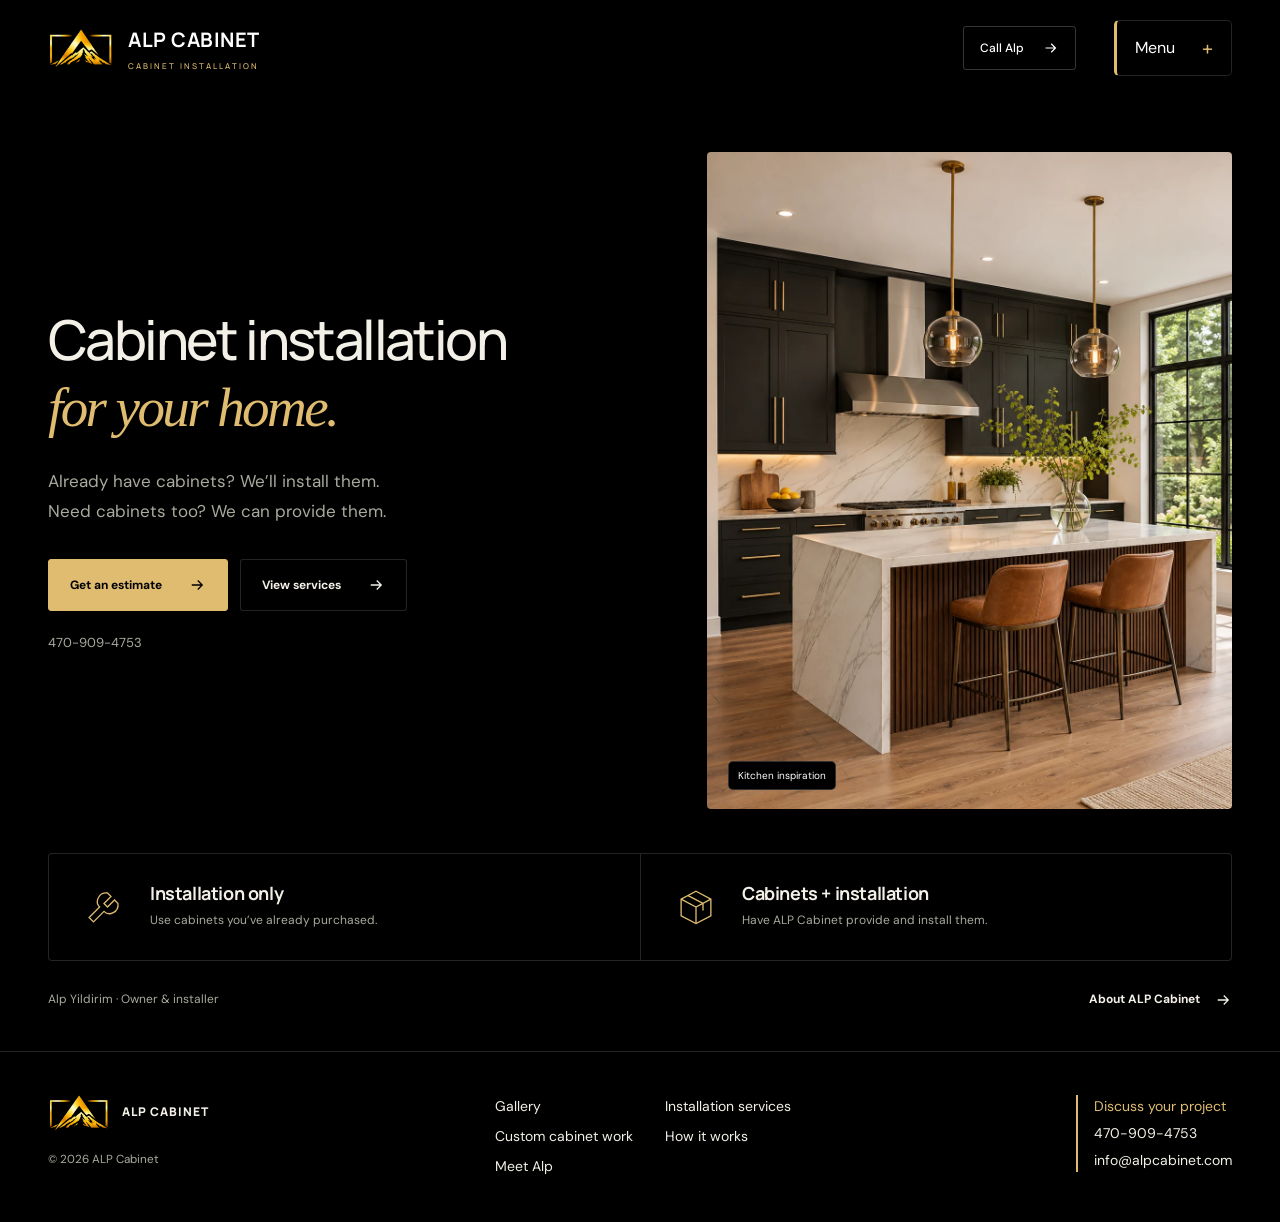
==== commit cdeb3487: "Give gallery categories individual pages and place menu after Call Alp" ====
--- a/index.html
+++ b/index.html
@@ -10,16 +10,16 @@
 <meta property="og:description" content="Cabinet installation by ALP Cabinet. Use your own cabinets or have ALP Cabinet provide them. Contact Alp Yildirim to discuss your project.">
 <meta property="og:type" content="website">
 <link rel="icon" href="/logo.png">
-<link rel="stylesheet" href="/styles.css?v=gallery-motion">
+<link rel="stylesheet" href="/styles.css?v=gallery-pages">
 <script src="/script.js?v=page-picker" defer></script>
 </head>
 <body>
 <a class="skip-link" href="#main">Skip to content</a>
 <header class="site-header"><div class="header-inner container">
 <a class="brand" href="/" aria-label="ALP Cabinet home"><img src="/logo.png" width="1670" height="942" alt=""><span>ALP CABINET<small>CABINET INSTALLATION</small></span></a>
+<a class="header-call" href="tel:+14709094753">Call Alp <svg viewBox="0 0 24 24" fill="none" stroke="currentColor" stroke-width="1.7" aria-hidden="true"><path d="M5 12h14m-6-6 6 6-6 6"/></svg></a>
 <div class="page-picker"><button class="menu-toggle" id="menu" aria-controls="nav" aria-expanded="false">Menu <span aria-hidden="true">+</span></button>
 <nav id="nav" aria-label="Main navigation"><a href="/" aria-current="page">Home</a><a href="/services">Services</a><a href="/gallery">Gallery</a><a href="/process">How it works</a><a href="/about">About</a><a href="/contact">Contact</a></nav></div>
-<a class="header-call" href="tel:+14709094753">Call Alp <svg viewBox="0 0 24 24" fill="none" stroke="currentColor" stroke-width="1.7" aria-hidden="true"><path d="M5 12h14m-6-6 6 6-6 6"/></svg></a>
 </div></header>
 <main id="main">
 <section class="home-hero container">
--- a/styles.css
+++ b/styles.css
@@ -347,3 +347,16 @@
  .page-picker #nav a:hover { transform:translateX(2px); color:var(--gold); }
  }
 }
+
+.page-picker { margin-left:0; }
+.header-inner .header-call { display:flex; }
+.category-directory,.category-photos { display:grid; grid-template-columns:repeat(2,minmax(0,1fr)); gap:1rem; }
+.category-directory a { display:flex; align-items:center; justify-content:space-between; gap:1rem; padding:1.5rem; border:1px solid var(--line); border-radius:4px; font-size:1.25rem; }
+.category-directory a:hover,.category-directory a:focus-visible { border-color:var(--gold); }
+.category-directory span,.gallery .page-heading > a { color:var(--gold); }
+.gallery .page-heading > a { display:inline-block; margin-bottom:1.4rem; }
+.category-photos figure { margin:0; }
+.category-photos img { width:100%; height:auto; border-radius:4px; }
+.category-photos figcaption { color:var(--muted); margin-top:.6rem; }
+@media(max-width:680px){ .category-directory,.category-photos { grid-template-columns:1fr; } .header-inner { gap:.5rem; } .header-inner .header-call { padding:.6rem; gap:.25rem; } .page-picker .menu-toggle { padding:.6rem; gap:.45rem; } }
+@media(max-width:430px){ .header-inner .brand span { display:none; } }
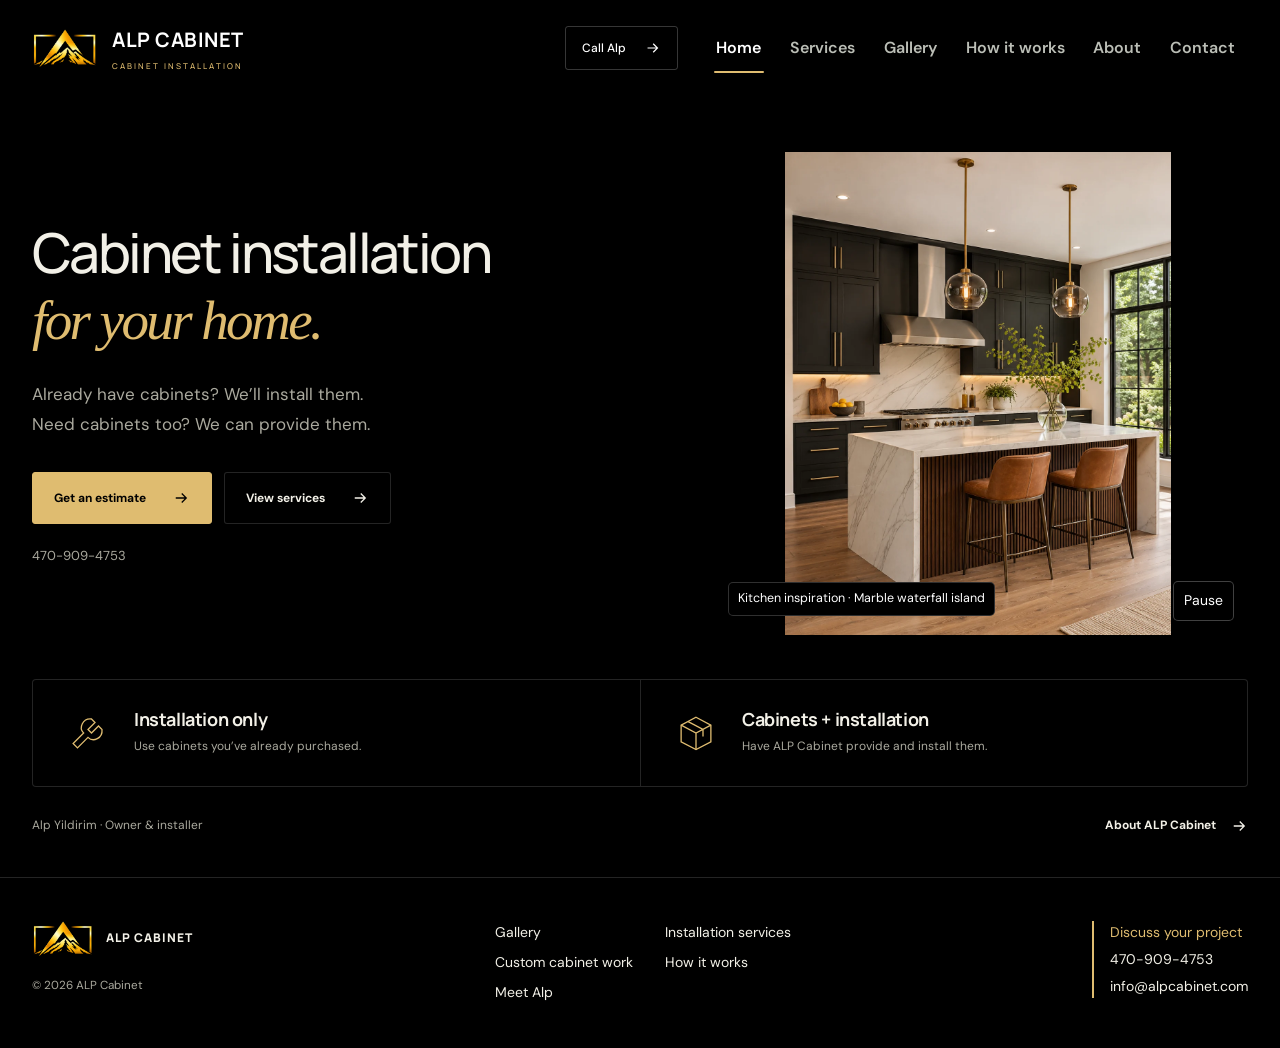
==== commit 8d122b2b: "Restore desktop navigation, widen layout and rotate gallery inspiration" ====
--- a/index.html
+++ b/index.html
@@ -24,7 +24,7 @@
 <main id="main">
 <section class="home-hero container">
  <div class="hero-copy"><h1>Cabinet installation<br><span>for your home.</span></h1><p class="lead">Already have cabinets? We’ll install them.<br>Need cabinets too? We can provide them.</p><div class="actions"><a class="button " href="/contact">Get an estimate<svg viewBox="0 0 24 24" fill="none" stroke="currentColor" stroke-width="1.7" aria-hidden="true"><path d="M5 12h14m-6-6 6 6-6 6"/></svg></a><a class="button secondary" href="/services">View services<svg viewBox="0 0 24 24" fill="none" stroke="currentColor" stroke-width="1.7" aria-hidden="true"><path d="M5 12h14m-6-6 6 6-6 6"/></svg></a></div><a class="phone-inline" href="tel:+14709094753">470-909-4753</a></div>
- <figure class="kitchen-photo"><img src="/kitchen-inspiration.webp" width="1122" height="1402" alt="Black kitchen cabinets with brass hardware and a marble waterfall island" fetchpriority="high"><figcaption>Kitchen inspiration</figcaption></figure>
+ <figure class="kitchen-photo"><img src="/kitchen-inspiration.webp" width="1122" height="1402" alt="Black kitchen cabinets with brass hardware and a marble waterfall island" fetchpriority="high"><figcaption>Kitchen inspiration · Marble waterfall island</figcaption><button class="photo-toggle" type="button" hidden>Pause</button></figure>
 </section>
 <section class="options container" aria-label="Cabinet options"><div class="option"><svg viewBox="0 0 48 48" fill="none" stroke="currentColor" stroke-width="1.5" aria-hidden="true"><path d="m28 8 4 4-8 8 4 4 8-8 4 4c1 10-10 15-16 9L12 41l-5-5 12-12C13 18 18 7 28 8Z"/></svg><div><h2>Installation only</h2><p>Use cabinets you’ve already purchased.</p></div></div><div class="option"><svg viewBox="0 0 48 48" fill="none" stroke="currentColor" stroke-width="1.5" aria-hidden="true"><path d="m24 6 17 9v19l-17 9-17-9V15L24 6Z"/><path d="m7 15 17 9 17-9M24 24v19M15 11l17 9v8"/></svg><div><h2>Cabinets + installation</h2><p>Have ALP Cabinet provide and install them.</p></div></div></section>
 <div class="home-bottom container"><p>Alp Yildirim · Owner & installer</p><a class="text-link" href="/about">About ALP Cabinet <svg viewBox="0 0 24 24" fill="none" stroke="currentColor" stroke-width="1.7" aria-hidden="true"><path d="M5 12h14m-6-6 6 6-6 6"/></svg></a></div>
--- a/styles.css
+++ b/styles.css
@@ -22,7 +22,7 @@
 a, button { -webkit-tap-highlight-color: transparent; }
 a:focus-visible, button:focus-visible { outline: 2px solid var(--gold); outline-offset: 5px; }
 ::selection { background: var(--gold); color: var(--dark); }
-.container { width: min(1200px, calc(100% - 96px)); margin-inline: auto; }
+.container { width: min(1344px, calc(100% - 64px)); margin-inline: auto; }
 .skip-link { position: fixed; top: -100px; left: 20px; background: var(--gold); color: var(--dark); padding: 12px 20px; z-index: 30; }
 .skip-link:focus { top: 12px; }
 .site-header { background: var(--dark); color: #fff; }
@@ -118,7 +118,7 @@
 .footer-inner > span { margin-left: auto; }
 .mobile-call { display: none; }
 @media (max-width: 1100px) {
-  .container { width: calc(100% - 64px); }
+  .container { width: calc(100% - 48px); }
   .header-inner { gap: 24px; }
   #nav { gap: 18px; }
   .header-call { display: none; }
@@ -144,7 +144,7 @@
   .service-grid h2 { font-size: 18px; }
 }
 @media (max-width: 700px) {
-  .container { width: calc(100% - 40px); }
+  .container { width: calc(100% - 32px); }
   .header-inner { min-height: 78px; }
   .brand { gap: 10px; }
   .brand img { width: 51px; height: 33px; }
@@ -360,3 +360,15 @@
 .category-photos figcaption { color:var(--muted); margin-top:.6rem; }
 @media(max-width:680px){ .category-directory,.category-photos { grid-template-columns:1fr; } .header-inner { gap:.5rem; } .header-inner .header-call { padding:.6rem; gap:.25rem; } .page-picker .menu-toggle { padding:.6rem; gap:.45rem; } }
 @media(max-width:430px){ .header-inner .brand span { display:none; } }
+
+@media (min-width:981px) {
+  .page-picker .menu-toggle { display:none; }
+  .page-picker #nav, .page-picker #nav.open { position:static; display:flex; align-items:center; gap:.2rem; width:auto; padding:0; border:0; box-shadow:none; animation:none; }
+  .page-picker #nav a { padding:.7rem clamp(.5rem,1vw,1rem); white-space:nowrap; }
+  .page-picker #nav a[aria-current]::after { inset:auto .65rem 0; width:auto; height:2px; }
+  .header-inner { gap:clamp(1rem,2vw,2rem); }
+}
+.home-hero .kitchen-photo { aspect-ratio:1.12; }
+.home-hero .kitchen-photo img { height:100%; object-fit:contain; }
+.photo-toggle { position:absolute; bottom:.85rem; right:.85rem; background:#000; color:white; border:1px solid #ffffff40; border-radius:5px; padding:.45rem .65rem; cursor:pointer; }
+.kitchen-photo figcaption { max-width:calc(100% - 7rem); font-size:.78rem; }
